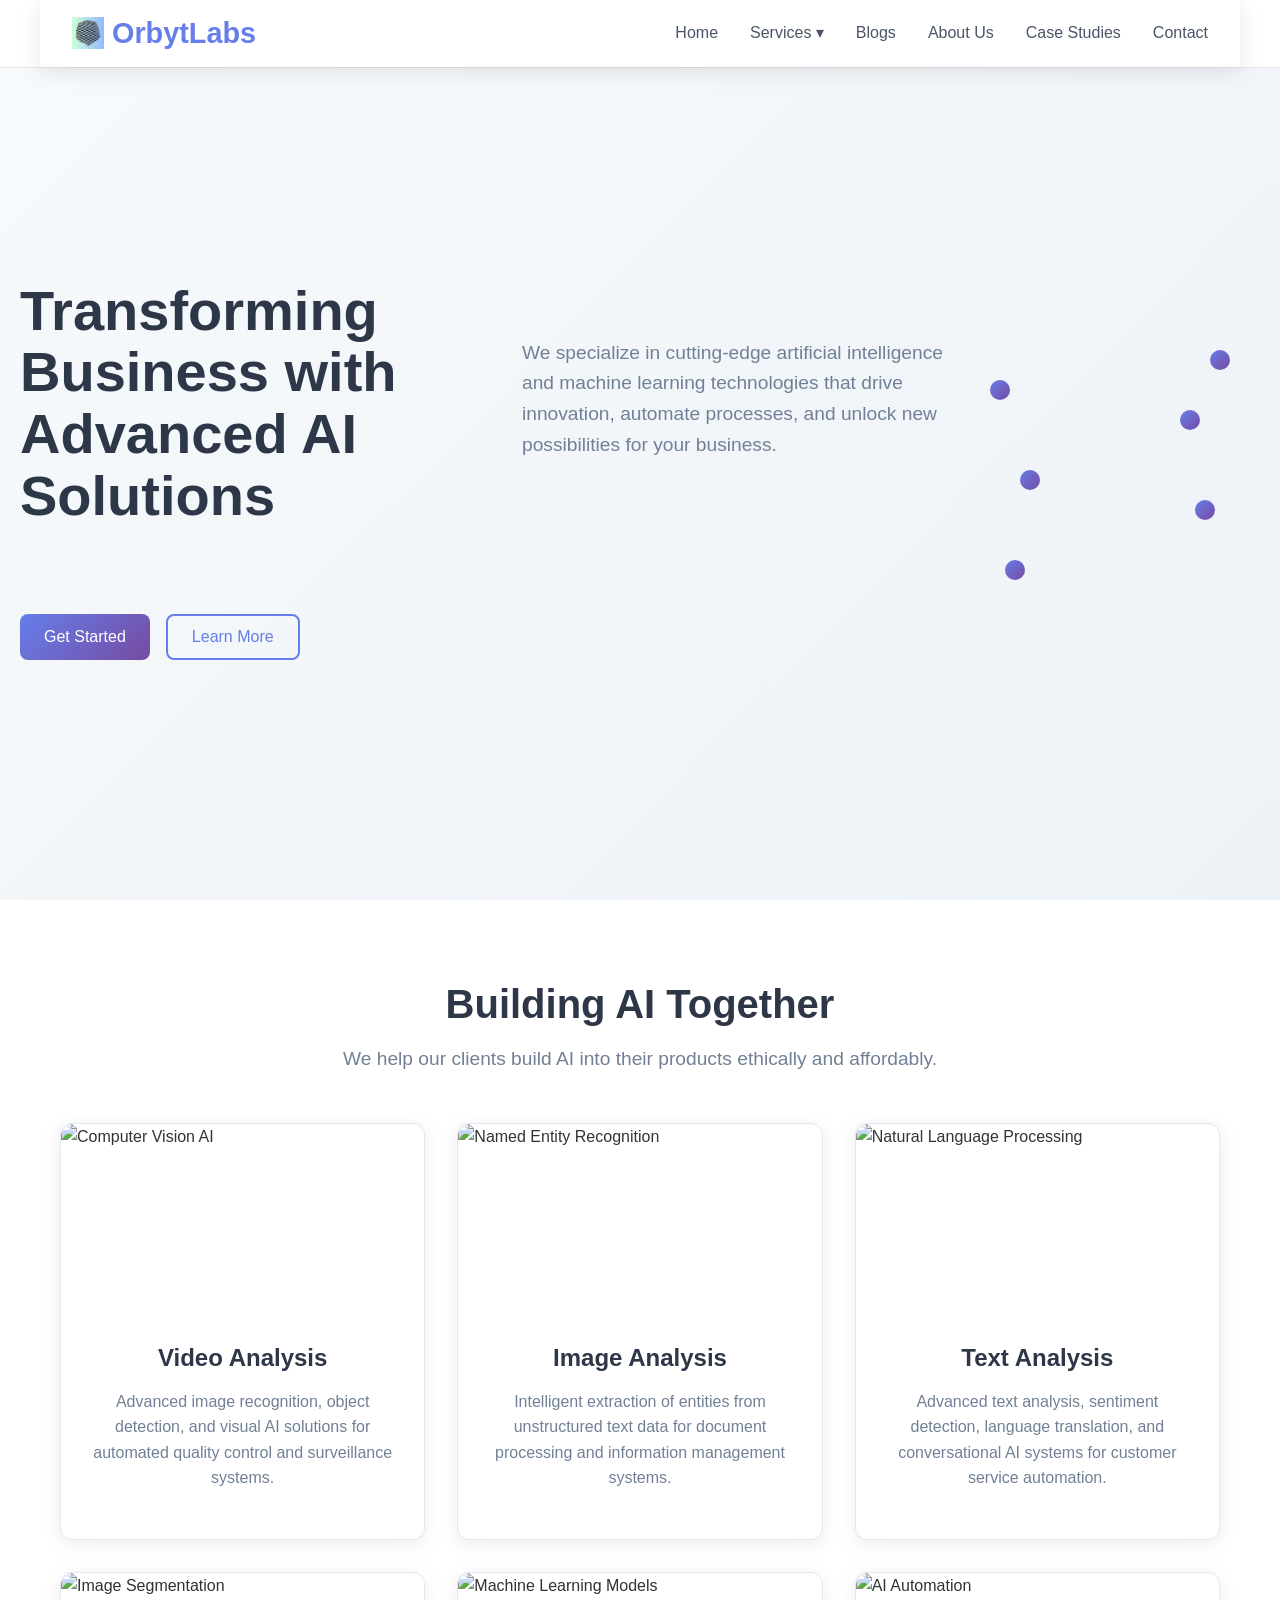
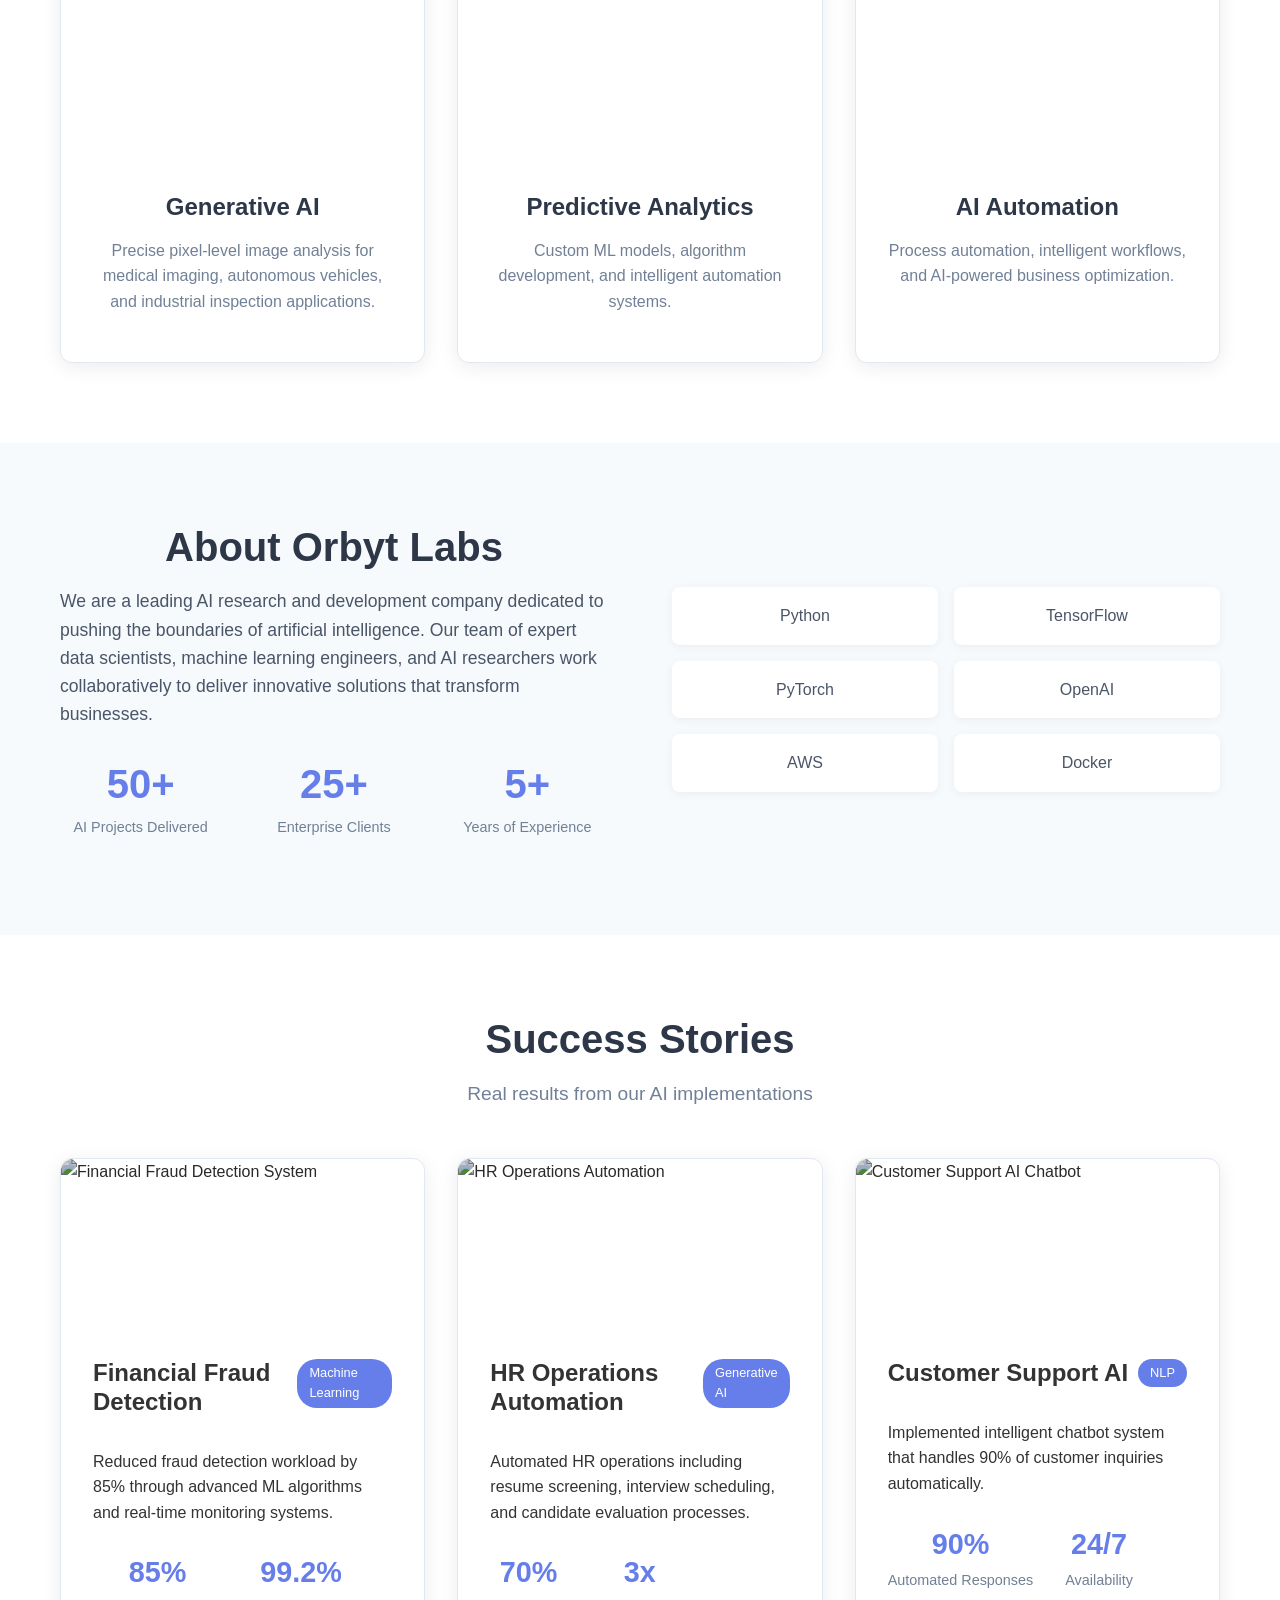
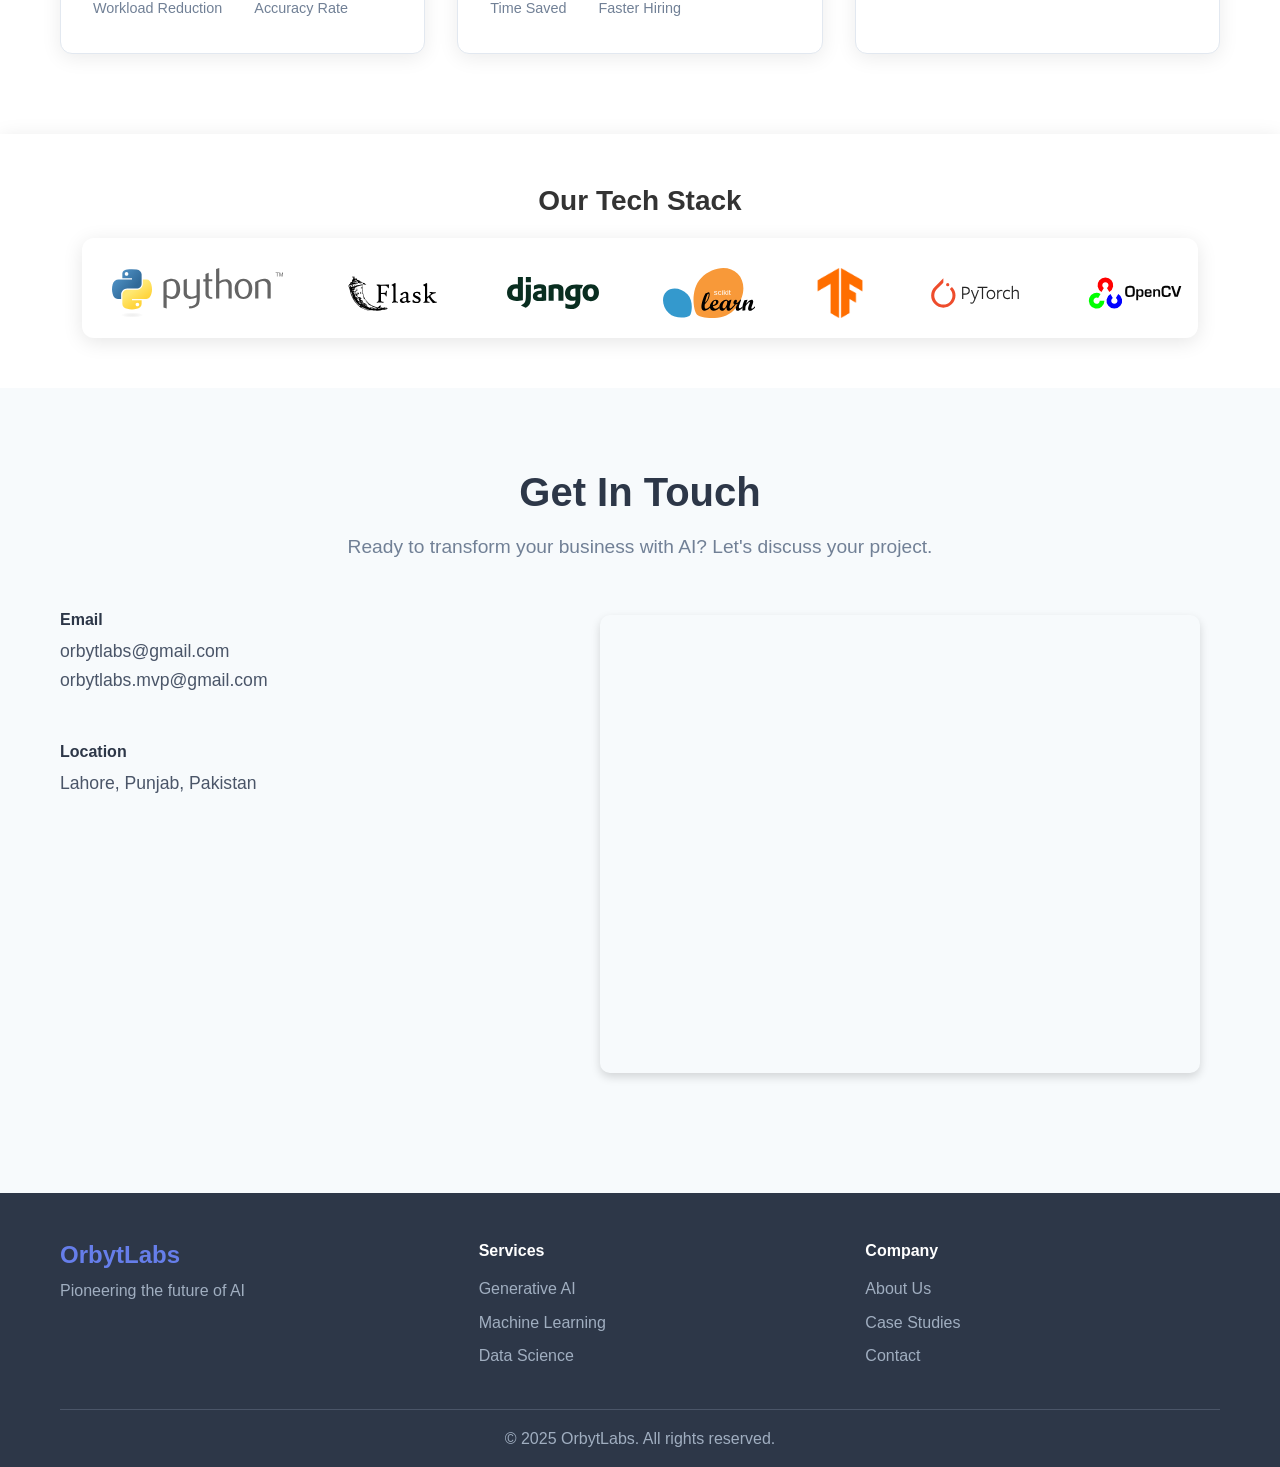
==== index.html @ 457c5493 "update" ====
<!DOCTYPE html>
<html lang="en">
<head>
    <meta charset="UTF-8">
    <meta name="viewport" content="width=device-width, initial-scale=1.0">
    <title>OrbytLabs - AI Solutions</title>
    <link rel="stylesheet" href="styles/main.css">
    <link rel="stylesheet" href="styles/components.css">
    <link rel="stylesheet" href="styles/responsive.css">
    <link rel="stylesheet" href="styles/techstack.css">
    <link rel="stylesheet" href="styles/services.css">
    <script type="text/javascript" src="https://cdn.jsdelivr.net/npm/@emailjs/browser@4/dist/email.min.js"></script>
</head>
<body>
    <!-- Header -->
    <header class="header">
        <nav class="nav">
            <div class="nav-brand">
                <img src="icon/orbytlabs.jpeg" alt="OrbytLabs Logo" class="brand-icon">
                <h2>OrbytLabs</h2>
            </div>
            <ul class="nav-menu" id="nav-menu">
                <li><a href="#home" class="nav-link">Home</a></li>
                <li class="dropdown">
                    <a href="#services" class="nav-link">Services ▾</a>
                <ul class="dropdown-menu">
                    <li>
                        <a href="cv.html" class="dropdown-item">
                            <h4>Video Analysis</h4>
                            <p>Building AI solutions for object detection, tracking, recognition, and 3D vision.</p>
                        </a>
                    </li>
                    <li>
                        <a href="cv.html" class="dropdown-item">
                            <h4>Image Analysis</h4>
                            <p>Building AI solutions for object detection, tracking, recognition, and 3D vision.</p>
                        </a>
                    </li>
                    <li>
                        <a href="cv.html" class="dropdown-item">
                            <h4>Text Analysis</h4>
                            <p>Building AI solutions for object detection, tracking, recognition, and 3D vision.</p>
                        </a>
                    </li>
                    <li>
                        <a href="cv.html" class="dropdown-item">
                            <h4>Generative AI</h4>
                            <p>Building AI solutions for content creation, synthesis, and automation.</p>
                        </a>
                    </li>
                    <li>
                        <a href="cv.html" class="dropdown-item">
                            <h4>Predictive Analytics</h4>
                            <p>Building AI pipelines for forecasting, optimization, and decision support.</p>
                        </a>
                    </li>
                    <li>
                        <a href="cv.html" class="dropdown-item">
                            <h4>AI Automation</h4>
                            <p>Building AI pipelines for forecasting, optimization, and decision support.</p>
                        </a>
                    </li>
                </ul>

                </li>                
                <li><a href="#blogs" class="nav-link">Blogs</a></li>
                <li><a href="#about" class="nav-link">About Us</a></li>
                <li><a href="#case-studies" class="nav-link">Case Studies</a></li>
                <li><a href="#contact" class="nav-link">Contact</a></li>
            </ul>
            <div class="nav-toggle" id="nav-toggle">
                <span></span>
                <span></span>
                <span></span>
            </div>
        </nav>
    </header>

    <!-- Hero Section -->
    <section id="home" class="hero">
        <div class="hero-content">
            <h1 class="hero-title">Transforming Business with Advanced AI Solutions</h1>
            <p class="hero-description">
                We specialize in cutting-edge artificial intelligence and machine learning technologies 
                that drive innovation, automate processes, and unlock new possibilities for your business.
            </p>
            <div class="hero-buttons">
                <button class="btn btn-primary" onclick="scrollToSection('contact')">Get Started</button>
                <button class="btn btn-secondary" onclick="scrollToSection('services')">Learn More</button>
            </div>
        </div>
        <div class="hero-visual">
            <div class="ai-animation">
                <div class="neural-network">
                    <div class="node"></div>
                    <div class="node"></div>
                    <div class="node"></div>
                    <div class="node"></div>
                    <div class="node"></div>
                    <div class="node"></div>
                </div>
            </div>
        </div>
    </section>

    <!-- Services Section -->
    <section id="services" class="services">
        <div class="container">
            <h2 class="section-title">Building AI Together</h2>
            <p class="section-subtitle">We help our clients build AI into their products ethically and affordably.</p>
            <div class="services-grid">
                <div class="service-card">
                    <div class="service-image">
                        <img src="https://images.pexels.com/photos/8386440/pexels-photo-8386440.jpeg?auto=compress&cs=tinysrgb&w=800" alt="Computer Vision AI" loading="lazy">
                    </div>
                    <h3>Video Analysis</h3>
                    <p>Advanced image recognition, object detection, and visual AI solutions for automated quality control and surveillance systems.</p>
                </div>
                <div class="service-card">
                    <div class="service-image">
                        <img src="https://images.pexels.com/photos/8386423/pexels-photo-8386423.jpeg?auto=compress&cs=tinysrgb&w=800" alt="Named Entity Recognition" loading="lazy">
                    </div>
                    <h3>Image Analysis</h3>
                    <p>Intelligent extraction of entities from unstructured text data for document processing and information management systems.</p>
                </div>
                <div class="service-card">
                    <div class="service-image">
                        <img src="https://images.pexels.com/photos/8386434/pexels-photo-8386434.jpeg?auto=compress&cs=tinysrgb&w=800" alt="Natural Language Processing" loading="lazy">
                    </div>
                    <h3>Text Analysis</h3>
                    <p>Advanced text analysis, sentiment detection, language translation, and conversational AI systems for customer service automation.</p>
                </div>
                <div class="service-card">
                    <div class="service-image">
                        <img src="https://images.pexels.com/photos/8386422/pexels-photo-8386422.jpeg?auto=compress&cs=tinysrgb&w=800" alt="Image Segmentation" loading="lazy">
                    </div>
                    <h3>Generative AI</h3>
                    <p>Precise pixel-level image analysis for medical imaging, autonomous vehicles, and industrial inspection applications.</p>
                </div>
                <div class="service-card">
                    <div class="service-image">
                        <img src="https://images.pexels.com/photos/8386421/pexels-photo-8386421.jpeg?auto=compress&cs=tinysrgb&w=800" alt="Machine Learning Models" loading="lazy">
                    </div>
                    <h3>Predictive Analytics</h3>
                    <p>Custom ML models, algorithm development, and intelligent automation systems.</p>
                </div>
                <div class="service-card">
                    <div class="service-image">
                        <img src="https://images.pexels.com/photos/8386425/pexels-photo-8386425.jpeg?auto=compress&cs=tinysrgb&w=800" alt="AI Automation" loading="lazy">
                    </div>
                <!--    <div class="service-icon">⚡</div> -->
                    <h3>AI Automation</h3>
                    <p>Process automation, intelligent workflows, and AI-powered business optimization.</p>
                </div>
            </div>
        </div>
    </section>

    <!-- About Section -->
    <section id="about" class="about">
        <div class="container">
            <div class="about-content">
                <div class="about-text">
                    <h2 class="section-title">About Orbyt Labs</h2>
                    <p class="about-description">
                        We are a leading AI research and development company dedicated to pushing the boundaries 
                        of artificial intelligence. Our team of expert data scientists, machine learning engineers, 
                        and AI researchers work collaboratively to deliver innovative solutions that transform businesses.
                    </p>
                    <div class="about-stats">
                        <div class="stat">
                            <h3>50+</h3>
                            <p>AI Projects Delivered</p>
                        </div>
                        <div class="stat">
                            <h3>25+</h3>
                            <p>Enterprise Clients</p>
                        </div>
                        <div class="stat">
                            <h3>5+</h3>
                            <p>Years of Experience</p>
                        </div>
                    </div>
                </div>
                <div class="about-visual">
                    <div class="tech-stack">
                        <div class="tech-item">Python</div>
                        <div class="tech-item">TensorFlow</div>
                        <div class="tech-item">PyTorch</div>
                        <div class="tech-item">OpenAI</div>
                        <div class="tech-item">AWS</div>
                        <div class="tech-item">Docker</div>
                    </div>
                </div>
            </div>
        </div>
    </section>

    <!-- Case Studies Section -->
    <section id="case-studies" class="case-studies">
        <div class="container">
            <h2 class="section-title">Success Stories</h2>
            <p class="section-subtitle">Real results from our AI implementations</p>
            <div class="case-studies-grid">
                <div class="case-study-card">
                    <div class="case-study-image">
                        <img src="https://images.pexels.com/photos/6801648/pexels-photo-6801648.jpeg?auto=compress&cs=tinysrgb&w=800" alt="Financial Fraud Detection System" loading="lazy">
                    </div>
                    <div class="case-study-header">
                        <h3>Financial Fraud Detection</h3>
                        <span class="case-study-tag">Machine Learning</span>
                    </div>
                    <p>Reduced fraud detection workload by 85% through advanced ML algorithms and real-time monitoring systems.</p>
                    <div class="case-study-metrics">
                        <div class="metric">
                            <span class="metric-value">85%</span>
                            <span class="metric-label">Workload Reduction</span>
                        </div>
                        <div class="metric">
                            <span class="metric-value">99.2%</span>
                            <span class="metric-label">Accuracy Rate</span>
                        </div>
                    </div>
                </div>
                <div class="case-study-card">
                    <div class="case-study-image">
                        <img src="https://images.pexels.com/photos/3184465/pexels-photo-3184465.jpeg?auto=compress&cs=tinysrgb&w=800" alt="HR Operations Automation" loading="lazy">
                    </div>
                    <div class="case-study-header">
                        <h3>HR Operations Automation</h3>
                        <span class="case-study-tag">Generative AI</span>
                    </div>
                    <p>Automated HR operations including resume screening, interview scheduling, and candidate evaluation processes.</p>
                    <div class="case-study-metrics">
                        <div class="metric">
                            <span class="metric-value">70%</span>
                            <span class="metric-label">Time Saved</span>
                        </div>
                        <div class="metric">
                            <span class="metric-value">3x</span>
                            <span class="metric-label">Faster Hiring</span>
                        </div>
                    </div>
                </div>
                <div class="case-study-card">
                    <div class="case-study-image">
                        <img src="https://images.pexels.com/photos/8386440/pexels-photo-8386440.jpeg?auto=compress&cs=tinysrgb&w=800" alt="Customer Support AI Chatbot" loading="lazy">
                    </div>
                    <div class="case-study-header">
                        <h3>Customer Support AI</h3>
                        <span class="case-study-tag">NLP</span>
                    </div>
                    <p>Implemented intelligent chatbot system that handles 90% of customer inquiries automatically.</p>
                    <div class="case-study-metrics">
                        <div class="metric">
                            <span class="metric-value">90%</span>
                            <span class="metric-label">Automated Responses</span>
                        </div>
                        <div class="metric">
                            <span class="metric-value">24/7</span>
                            <span class="metric-label">Availability</span>
                        </div>
                    </div>
                </div>
            </div>
        </div>
    </section>

    <!-- Tech Stack Section Section -->
    <section class="tech-display">
    <h2>Our Tech Stack</h2>
    <div class="display-screen">
        <div class="icons-track">
            <img src="icon/logos/python-official.svg" alt="Python">
            <img src="icon/logos/pocoo_flask-ar21.svg" alt="Flask">
            <img src="icon/logos/djangoproject-ar21.svg" alt="Django">
            <img src="icon/logos/scikit-learn.svg" alt="Scikit-learn">
            <img src="icon/logos/TensorFlow.png" alt="TensorFlow">
            <img src="icon/logos/pytorch-ar21.svg" alt="PyTorch">
            <img src="icon/logos/opencv-ar21.svg" alt="OpenCV">
            <img src="icon/logos/keras-text.svg" alt="Keras">
            <img src="icon/logos/hf-logo.svg" alt="HuggingFace">
        </div>
    </div>
    </section>


    <!-- Contact Section -->
    <section id="contact" class="contact">
        <div class="container">
            <h2 class="section-title">Get In Touch</h2>
            <p class="section-subtitle">Ready to transform your business with AI? Let's discuss your project.</p>
            <div class="contact-content">
                <div class="contact-info">
                    <div class="contact-item">
                        <h4>Email</h4>
                        <p>orbytlabs@gmail.com<br>orbytlabs.mvp@gmail.com</p>
                    </div>
                    <div class="contact-item">
                        <h4>Location</h4>
                        <p>Lahore, Punjab, Pakistan</p>
                    </div>
                </div>
                <section class="map-section">
                <div class="map-container">
                    <iframe src="https://www.google.com/maps/embed?pb=!1m18!1m12!1m3!1d217759.99380853778!2d74.3343893!3d31.482940349999996!2m3!1f0!2f0!3f0!3m2!1i1024!2i768!4f13.1!3m3!1m2!1s0x39190483e58107d9%3A0xc23abe6ccc7e2462!2sLahore!5e0!3m2!1sen!2s!4v1756963397123!5m2!1sen!2s" 
                    width="600" 
                    height="450" 
                    style="border:0;" 
                    allowfullscreen="" 
                    loading="lazy" 
                    referrerpolicy="no-referrer-when-downgrade">
                </iframe>
                </div>
                </section>
            </div>
        </div>
    </section>

    <!-- Footer -->
    <footer class="footer">
        <div class="container">
            <div class="footer-content">
                <div class="footer-brand">
                <!--    <img src="icon/orbytlabs.jpeg" alt="OrbytLabs Logo" class="brand-icon">-->
                    <h3>OrbytLabs</h3>
                    <p>Pioneering the future of AI</p>
                </div>
                <div class="footer-links">
                    <div class="footer-column">
                        <h4>Services</h4>
                        <ul>
                            <li><a href="#services">Generative AI</a></li>
                            <li><a href="#services">Machine Learning</a></li>
                            <li><a href="#services">Data Science</a></li>
                        </ul>
                    </div>
                    <div class="footer-column">
                        <h4>Company</h4>
                        <ul>
                            <li><a href="#about">About Us</a></li>
                            <li><a href="#case-studies">Case Studies</a></li>
                            <li><a href="#contact">Contact</a></li>
                        </ul>
                    </div>
                </div>
            </div>
            <div class="footer-bottom">
                <p>&copy; 2025 OrbytLabs. All rights reserved.</p>
            </div>
        </div>
    </footer>
    <script src="js/main.js"></script>
    <script src="js/techstack.js"></script>

</body>
</html>
---- styles/main.css ----
/* Reset and Base Styles */
* {
    margin: 0;
    padding: 0;
    box-sizing: border-box;
}

html {
    scroll-behavior: smooth;
}

body {
    font-family: 'Inter', -apple-system, BlinkMacSystemFont, 'Segoe UI', Roboto, sans-serif;
    line-height: 1.6;
    color: #333;
    background-color: #ffffff;
}

.container {
    max-width: 1200px;
    margin: 0 auto;
    padding: 0 20px;
}

/* Typography */
h1, h2, h3, h4, h5, h6 {
    font-weight: 600;
    line-height: 1.2;
    margin-bottom: 1rem;
}

h1 {
    font-size: 3.5rem;
    font-weight: 700;
}

h2 {
    font-size: 2.5rem;
}

h3 {
    font-size: 1.5rem;
}

p {
    margin-bottom: 1rem;
    line-height: 1.6;
}

/* Buttons */
.btn {
    display: inline-block;
    padding: 12px 24px;
    border: none;
    border-radius: 8px;
    font-size: 1rem;
    font-weight: 500;
    text-decoration: none;
    cursor: pointer;
    transition: all 0.3s ease;
    text-align: center;
}

.btn-primary {
    background: linear-gradient(135deg, #667eea 0%, #764ba2 100%);
    color: white;
}

.btn-primary:hover {
    transform: translateY(-2px);
    box-shadow: 0 10px 25px rgba(102, 126, 234, 0.3);
}

.btn-secondary {
    background: transparent;
    color: #667eea;
    border: 2px solid #667eea;
}

.btn-secondary:hover {
    background: #667eea;
    color: white;
    transform: translateY(-2px);
}

/* Sections */
section {
    padding: 80px 0;
}

.section-title {
    text-align: center;
    margin-bottom: 1rem;
    color: #2d3748;
}

.section-subtitle {
    text-align: center;
    font-size: 1.2rem;
    color: #718096;
    margin-bottom: 3rem;
    max-width: 600px;
    margin-left: auto;
    margin-right: auto;
}

/* Animations */
@keyframes fadeInUp {
    from {
        opacity: 0;
        transform: translateY(30px);
    }
    to {
        opacity: 1;
        transform: translateY(0);
    }
}

@keyframes pulse {
    0%, 100% {
        transform: scale(1);
        opacity: 1;
    }
    50% {
        transform: scale(1.1);
        opacity: 0.7;
    }
}

@keyframes float {
    0%, 100% {
        transform: translateY(0px);
    }
    50% {
        transform: translateY(-10px);
    }
}

/* Utility Classes */
.fade-in {
    animation: fadeInUp 0.8s ease-out;
}

.text-center {
    text-align: center;
}

.mb-2 {
    margin-bottom: 2rem;
}

.mt-2 {
    margin-top: 2rem;
}
---- styles/components.css ----
/* Header Styles */
.header {
    position: fixed;
    top: 0;
    left: 0;
    right: 0;
    background: rgba(255, 255, 255, 0.95);
    backdrop-filter: blur(10px);
    z-index: 1000;
    border-bottom: 1px solid rgba(0, 0, 0, 0.1);
    transition: all 0.3s ease;
}

.nav {
    display: flex;
    justify-content: space-between;
    align-items: center;
    padding: 1rem 2rem;
    max-width: 1200px;
    margin: 0 auto;
    box-shadow: 0 4px 20px rgba(0, 0, 0, 0.1);

}

.nav-brand h2 {
    color: #667eea;
    margin: 0;
    font-size: 1.8rem;
    font-weight: 700;
}

.nav-menu {
    display: flex;
    list-style: none;
    gap: 2rem;
}

.nav-link {
    text-decoration: none;
    color: #4a5568;
    font-weight: 500;
    transition: color 0.3s ease;
    position: relative;
}

.nav-link:hover {
    color: #667eea;
}

.nav-link::after {
    content: '';
    position: absolute;
    bottom: -5px;
    left: 0;
    width: 0;
    height: 2px;
    background: #667eea;
    transition: width 0.3s ease;
}

.nav-link:hover::after {
    width: 100%;
}

.nav-toggle {
    display: none;
    flex-direction: column;
    cursor: pointer;
    gap: 4px;
}

.nav-toggle span {
    width: 25px;
    height: 3px;
    background: #4a5568;
    transition: all 0.3s ease;
}

.nav-brand {
  display: flex;
  align-items: center;
  gap: 8px; /* space between icon and text */
}
.nav-brand img.brand-icon {
  width: 32px;  /* adjust size */
  height: 32px;
}

/* Each item box */
.dropdown-item {
  padding: 10px;
  height: 100px;      /* fixed height */
  width: 300px;       /* fixed width */
  border-bottom: 1px solid #eee;
}

.dropdown-panel {
  position: absolute;
  top: 100%;
  left: 0;
  width: 320px;
  background: #fff;
  border: 1px solid #ddd;
  display: none;
  flex-direction: column;
  box-shadow: 0px 4px 12px rgba(0,0,0,0.1);
  z-index: 1000;
}


/* Hero Styles */
.hero {
    min-height: 100vh;
    display: flex;
    align-items: center;
    background: linear-gradient(135deg, #f7fafc 0%, #edf2f7 100%);
    padding: 120px 20px 80px;
}

.hero-content {
    max-width: 1200px;
    margin: 0 auto;
    display: grid;
    grid-template-columns: 1fr 1fr;
    gap: 4rem;
    align-items: center;
}

.hero-title {
    color: #2d3748;
    margin-bottom: 1.5rem;
    line-height: 1.1;
}

.hero-description {
    font-size: 1.2rem;
    color: #718096;
    margin-bottom: 2rem;
    line-height: 1.6;
}

.hero-buttons {
    display: flex;
    gap: 1rem;
    flex-wrap: wrap;
}

.hero-visual {
    display: flex;
    justify-content: center;
    align-items: center;
}

.ai-animation {
    width: 300px;
    height: 300px;
    position: relative;
}

.neural-network {
    width: 100%;
    height: 100%;
    position: relative;
}

.node {
    width: 20px;
    height: 20px;
    background: linear-gradient(135deg, #667eea, #764ba2);
    border-radius: 50%;
    position: absolute;
    animation: pulse 2s infinite;
}

.node:nth-child(1) {
    top: 20%;
    left: 10%;
    animation-delay: 0s;
}

.node:nth-child(2) {
    top: 50%;
    left: 20%;
    animation-delay: 0.3s;
}

.node:nth-child(3) {
    top: 80%;
    left: 15%;
    animation-delay: 0.6s;
}

.node:nth-child(4) {
    top: 30%;
    right: 20%;
    animation-delay: 0.9s;
}

.node:nth-child(5) {
    top: 60%;
    right: 15%;
    animation-delay: 1.2s;
}

.node:nth-child(6) {
    top: 10%;
    right: 10%;
    animation-delay: 1.5s;
}

/* Services Styles */
.services {
    background: #ffffff;
}

.services-grid {
    display: grid;
    grid-template-columns: repeat(auto-fit, minmax(300px, 1fr));
    gap: 2rem;
    margin-top: 3rem;
}

.service-card {
    background: white;
    padding: 2rem;
    border-radius: 12px;
    box-shadow: 0 4px 20px rgba(0, 0, 0, 0.08);
    transition: all 0.3s ease;
    border: 1px solid #e2e8f0;
    overflow: hidden;
    position: relative;
}

.service-card:hover {
    transform: translateY(-5px);
    box-shadow: 0 10px 40px rgba(0, 0, 0, 0.15);
}

.service-image {
    position: absolute;
    top: 0;
    left: 0;
    right: 0;
    height: 200px;
    overflow: hidden;
    border-radius: 12px 12px 0 0;
}

.service-image img {
    width: 100%;
    height: 100%;
    object-fit: cover;
    transition: transform 0.3s ease;
}

.service-card:hover .service-image img {
    transform: scale(1.05);
}

.service-card {
    padding-top: 220px;
}

.service-icon {
    font-size: 3rem;
    margin-bottom: 1rem;
    text-align: center;
    position: relative;
    z-index: 2;
}

.service-card h3 {
    color: #2d3748;
    margin-bottom: 1rem;
    text-align: center;
    position: relative;
    z-index: 2;
}

.service-card p {
    color: #718096;
    text-align: center;
    line-height: 1.6;
    position: relative;
    z-index: 2;
}

/* About Styles */
.about {
    background: #f7fafc;
}

.about-content {
    display: grid;
    grid-template-columns: 1fr 1fr;
    gap: 4rem;
    align-items: center;
}

.about-description {
    font-size: 1.1rem;
    color: #4a5568;
    margin-bottom: 2rem;
}

.about-stats {
    display: grid;
    grid-template-columns: repeat(3, 1fr);
    gap: 2rem;
}

.stat {
    text-align: center;
}

.stat h3 {
    font-size: 2.5rem;
    color: #667eea;
    margin-bottom: 0.5rem;
}

.stat p {
    color: #718096;
    font-size: 0.9rem;
}

.tech-stack {
    display: grid;
    grid-template-columns: repeat(2, 1fr);
    gap: 1rem;
}

.tech-item {
    background: white;
    padding: 1rem;
    border-radius: 8px;
    text-align: center;
    font-weight: 500;
    color: #4a5568;
    box-shadow: 0 2px 10px rgba(0, 0, 0, 0.05);
    transition: all 0.3s ease;
}

.tech-item:hover {
    transform: translateY(-2px);
    box-shadow: 0 4px 20px rgba(0, 0, 0, 0.1);
    color: #667eea;
}

/* Case Studies Styles */
.case-studies {
    background: #ffffff;
}

.case-studies-grid {
    display: grid;
    grid-template-columns: repeat(auto-fit, minmax(350px, 1fr));
    gap: 2rem;
    margin-top: 3rem;
}

.case-study-card {
    background: white;
    padding: 2rem;
    border-radius: 12px;
    box-shadow: 0 4px 20px rgba(0, 0, 0, 0.08);
    border: 1px solid #e2e8f0;
    transition: all 0.3s ease;
    overflow: hidden;
    position: relative;
}

.case-study-card:hover {
    transform: translateY(-5px);
    box-shadow: 0 10px 40px rgba(0, 0, 0, 0.15);
}

.case-study-image {
    position: absolute;
    top: 0;
    left: 0;
    right: 0;
    height: 180px;
    overflow: hidden;
    border-radius: 12px 12px 0 0;
}

.case-study-image img {
    width: 100%;
    height: 100%;
    object-fit: cover;
    transition: transform 0.3s ease;
    filter: brightness(0.8);
}

.case-study-card:hover .case-study-image img {
    transform: scale(1.05);
    filter: brightness(0.9);
}

.case-study-card {
    padding-top: 200px;
}

.case-study-header {
    display: flex;
    justify-content: space-between;
    align-items: flex-start;
    margin-bottom: 1rem;
    position: relative;
    z-index: 2;
}

.case-study-card h3 {
    position: relative;
    z-index: 2;
}

.case-study-card p {
    position: relative;
    z-index: 2;
}

.case-study-tag {
    background: #667eea;
    color: white;
    padding: 0.25rem 0.75rem;
    border-radius: 20px;
    font-size: 0.8rem;
    font-weight: 500;
    position: relative;
    z-index: 2;
}

.case-study-metrics {
    display: flex;
    gap: 2rem;
    margin-top: 1.5rem;
    position: relative;
    z-index: 2;
}

.metric {
    text-align: center;
}

.metric-value {
    display: block;
    font-size: 1.8rem;
    font-weight: 700;
    color: #667eea;
}

.metric-label {
    font-size: 0.9rem;
    color: #718096;
}

/* Contact Styles */
.contact {
    background: #f7fafc;
}

.contact-content {
    display: grid;
    grid-template-columns: 1fr 1fr;
    gap: 4rem;
    margin-top: 3rem;
}

.contact-info {
    display: flex;
    flex-direction: column;
    gap: 2rem;
}

.contact-item h4 {
    color: #2d3748;
    margin-bottom: 0.5rem;
}

.contact-item p {
    color: #4a5568;
    font-size: 1.1rem;
}

.contact-form {
    background: white;
    padding: 2rem;
    border-radius: 12px;
    box-shadow: 0 4px 20px rgba(0, 0, 0, 0.08);
    position: relative;
}

.form-group {
    margin-bottom: 1.5rem;
}

.form-group input,
.form-group textarea {
    width: 100%;
    padding: 12px 16px;
    border: 2px solid #e2e8f0;
    border-radius: 8px;
    font-size: 1rem;
    transition: border-color 0.3s ease;
    font-family: inherit;
}

.form-group input:focus,
.form-group textarea:focus {
    outline: none;
    border-color: #667eea;
}

.form-group textarea {
    resize: vertical;
    min-height: 120px;
}

.form-status {
    padding: 1rem;
    border-radius: 8px;
    margin-bottom: 1rem;
    text-align: center;
    font-weight: 500;
    display: none;
}

.form-status.success {
    background: #f0fff4;
    color: #38a169;
    border: 1px solid #9ae6b4;
    display: block;
}

.form-status.error {
    background: #fed7d7;
    color: #e53e3e;
    border: 1px solid #feb2b2;
    display: block;
}

.form-status.loading {
    background: #ebf8ff;
    color: #3182ce;
    border: 1px solid #90cdf4;
    display: block;
}

.btn-loading {
    display: inline-flex;
    align-items: center;
    gap: 0.5rem;
}

.btn-loading::after {
    content: '';
    width: 16px;
    height: 16px;
    border: 2px solid transparent;
    border-top: 2px solid currentColor;
    border-radius: 50%;
    animation: spin 1s linear infinite;
}

@keyframes spin {
    to {
        transform: rotate(360deg);
    }
}

/* Footer Styles */
.footer {
    background: #2d3748;
    color: white;
    padding: 3rem 0 1rem;
}

.footer-content {
    display: grid;
    grid-template-columns: 1fr 2fr;
    gap: 3rem;
    margin-bottom: 2rem;
}

.footer-brand h3 {
    color: #667eea;
    margin-bottom: 0.5rem;
}

.footer-brand p {
    color: #a0aec0;
}

.footer-links {
    display: grid;
    grid-template-columns: repeat(2, 1fr);
    gap: 2rem;
}

.footer-column h4 {
    color: white;
    margin-bottom: 1rem;
}

.footer-column ul {
    list-style: none;
}

.footer-column ul li {
    margin-bottom: 0.5rem;
}

.footer-column ul li a {
    color: #a0aec0;
    text-decoration: none;
    transition: color 0.3s ease;
}

.footer-column ul li a:hover {
    color: #667eea;
}

.footer-bottom {
    border-top: 1px solid #4a5568;
    padding-top: 1rem;
    text-align: center;
}

.footer-bottom p {
    color: #a0aec0;
    margin: 0;
}

.map-section {
  margin-top: -35px;  /* moves the map up */
  padding: 40px 20px;
  text-align: center;
}

.map-container {
  max-width: 1000px;
  margin: 0 auto;
  border-radius: 10px;
  overflow: hidden;
  box-shadow: 0 4px 10px rgba(0,0,0,0.15);
}
---- styles/responsive.css ----
/* Mobile Navigation */
@media (max-width: 768px) {
    .nav-toggle {
        display: flex;
    }

    .nav-menu {
        position: fixed;
        top: 70px;
        left: -100%;
        width: 100%;
        height: calc(100vh - 70px);
        background: white;
        flex-direction: column;
        justify-content: flex-start;
        align-items: center;
        padding-top: 2rem;
        transition: left 0.3s ease;
        box-shadow: 0 4px 20px rgba(0, 0, 0, 0.1);
    }

    .nav-menu.active {
        left: 0;
    }

    .nav-menu li {
        margin: 1rem 0;
    }

    .nav-link {
        font-size: 1.2rem;
    }
}

/* Hero Responsive */
@media (max-width: 768px) {
    .hero {
        padding: 100px 20px 60px;
    }

    .hero-content {
        grid-template-columns: 1fr;
        gap: 2rem;
        text-align: center;
    }

    .hero-title {
        font-size: 2.5rem;
    }

    .hero-buttons {
        justify-content: center;
    }

    .ai-animation {
        width: 200px;
        height: 200px;
    }
}

/* Services Responsive */
@media (max-width: 768px) {
    .services-grid {
        grid-template-columns: 1fr;
        gap: 1.5rem;
    }

    .service-card {
        padding: 1.5rem;
    }
}

/* About Responsive */
@media (max-width: 768px) {
    .about-content {
        grid-template-columns: 1fr;
        gap: 2rem;
    }

    .about-stats {
        grid-template-columns: 1fr;
        gap: 1.5rem;
    }

    .tech-stack {
        grid-template-columns: 1fr;
    }
}

/* Case Studies Responsive */
@media (max-width: 768px) {
    .case-studies-grid {
        grid-template-columns: 1fr;
        gap: 1.5rem;
    }

    .case-study-header {
        flex-direction: column;
        align-items: flex-start;
        gap: 0.5rem;
    }

    .case-study-metrics {
        justify-content: space-around;
    }
}

/* Contact Responsive */
@media (max-width: 768px) {
    .contact-content {
        grid-template-columns: 1fr;
        gap: 2rem;
    }

    .contact-info {
        order: 2;
    }

    .contact-form {
        order: 1;
    }
}

/* Footer Responsive */
@media (max-width: 768px) {
    .footer-content {
        grid-template-columns: 1fr;
        gap: 2rem;
        text-align: center;
    }

    .footer-links {
        grid-template-columns: 1fr;
        gap: 1.5rem;
    }
}

/* Tablet Styles */
@media (max-width: 1024px) and (min-width: 769px) {
    .hero-title {
        font-size: 3rem;
    }

    .services-grid {
        grid-template-columns: repeat(2, 1fr);
    }

    .case-studies-grid {
        grid-template-columns: repeat(2, 1fr);
    }
}

/* Large Screen Optimizations */
@media (min-width: 1400px) {
    .container {
        max-width: 1400px;
    }

    .hero-title {
        font-size: 4rem;
    }

    .services-grid {
        grid-template-columns: repeat(3, 1fr);
    }
}
---- styles/techstack.css ----
.tech-display {
  text-align: center;
  padding: 50px 20px;
  background: white;
  box-shadow: 0 4px 20px rgba(0, 0, 0, 0.1);

}

.tech-display h2 {
  font-size: 28px;
  margin-bottom: 20px;
}

/* The screen (rectangle box) */
.display-screen {
  width: 90%;
  max-width: 1400px;
  height: 100px; /* low height, wide box */
  margin: 0 auto;
  border-radius: 12px;
  overflow: hidden;
  position: relative;
  background: white;
  box-shadow: 0 4px 20px rgba(0, 0, 0, 0.1);
}

/* Track that moves icons left → right */
.icons-track {
  display: flex;
  align-items: center;
  gap: 0px;
  animation: scrollIcons 5s linear infinite;
}

/* Icons */
.icons-track img {
  height: 50px; /* stretch icons to fit display */
  width: 50px;
  margin: 30px;   
  width: auto;
  flex-shrink: 0;  /* prevent squishing */
}

/* Animation for continuous scroll */
@keyframes scrollIcons {
  from {
    transform: translateX(0);
  }
  to {
    transform: translateX(-50%); /* adjust to loop icons */
  }
}
---- styles/services.css ----
/* Dropdown menu */
.dropdown-menu {
  opacity: 0;
  visibility: hidden;
  transform: translateY(10px);
  transition: opacity 0.3s ease, transform 0.3s ease;
  position: absolute;
  top: 100%;
  left: 50%;
  transform: translateX(-50%) translateY(10px);
  display: grid;
  grid-template-columns: repeat(3, 1fr);
  gap: 15px;
  padding: 15px;
  border-radius: 6px;
  min-width: 300px;
  max-width: 90vw;
  z-index: 1000;
}

/* Show dropdown when hovering parent */
.dropdown:hover .dropdown-menu {
  opacity: 1;
  visibility: visible;
  transform: translateX(-50%) translateY(0);
  transition-delay: 0s; /* show immediately */
}

/* Keep menu visible for 5s after mouse leaves */
.dropdown-menu {
  transition: opacity 0.3s ease 5s, transform 0.3s ease 5s;
}


/* Each dropdown item */
.dropdown-menu li {
  list-style: none;
}

.dropdown-item {
  position: center;
  display: block;
  background: #444;
  padding: 12px;
  border-radius: 6px;
  text-decoration: none;
  color: white;
  transition: background 0.3s, transform 0.2s;

}

.dropdown-item h4 {
  margin: 0 0 5px;
  font-size: 15px;
  color: #f39c12;
}

.dropdown-item p {
  margin: 0;
  font-size: 14px;
  line-height: 1.0;
  color: #ddd;
}

.dropdown-item:hover {
  background: #555;
  transform: translateY(-3px);
}

/* Show dropdown on hover */
.dropdown:hover .dropdown-menu,
.dropdown .dropdown-menu:hover {
  display: grid;
}
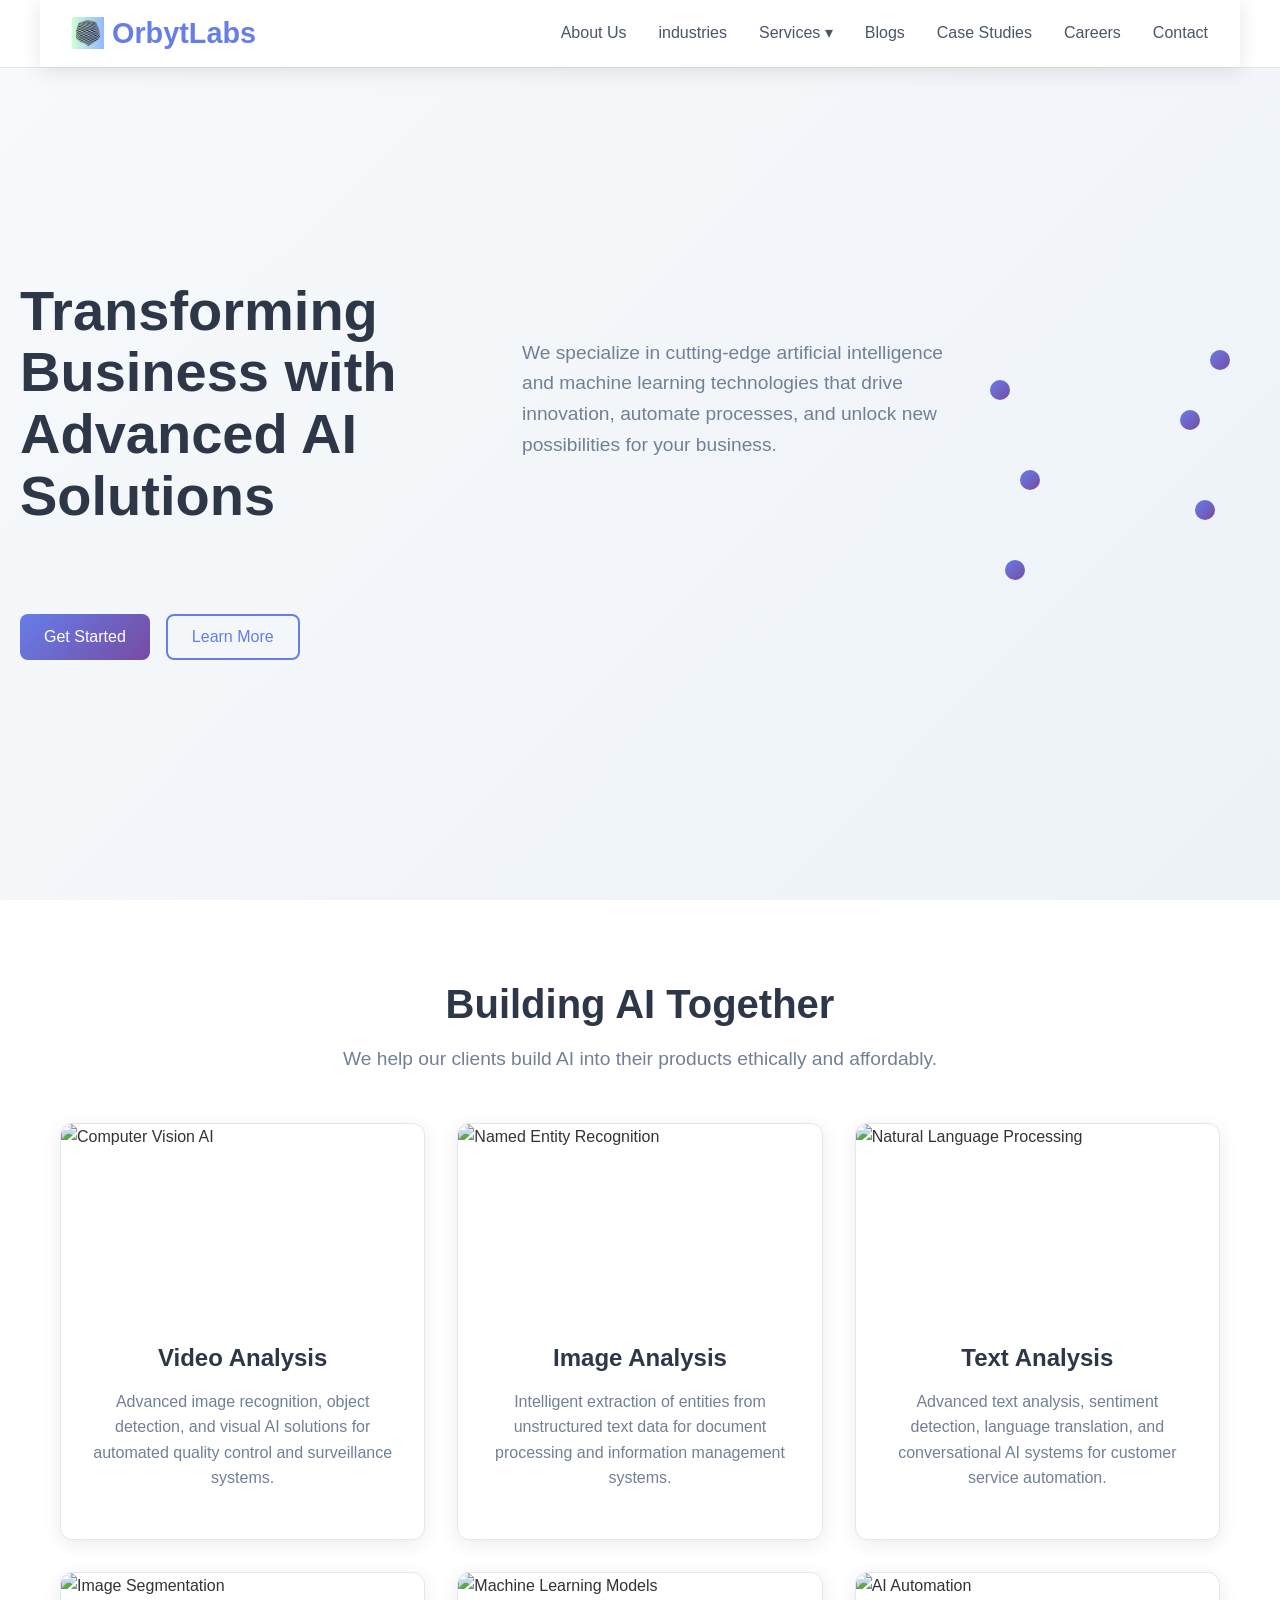
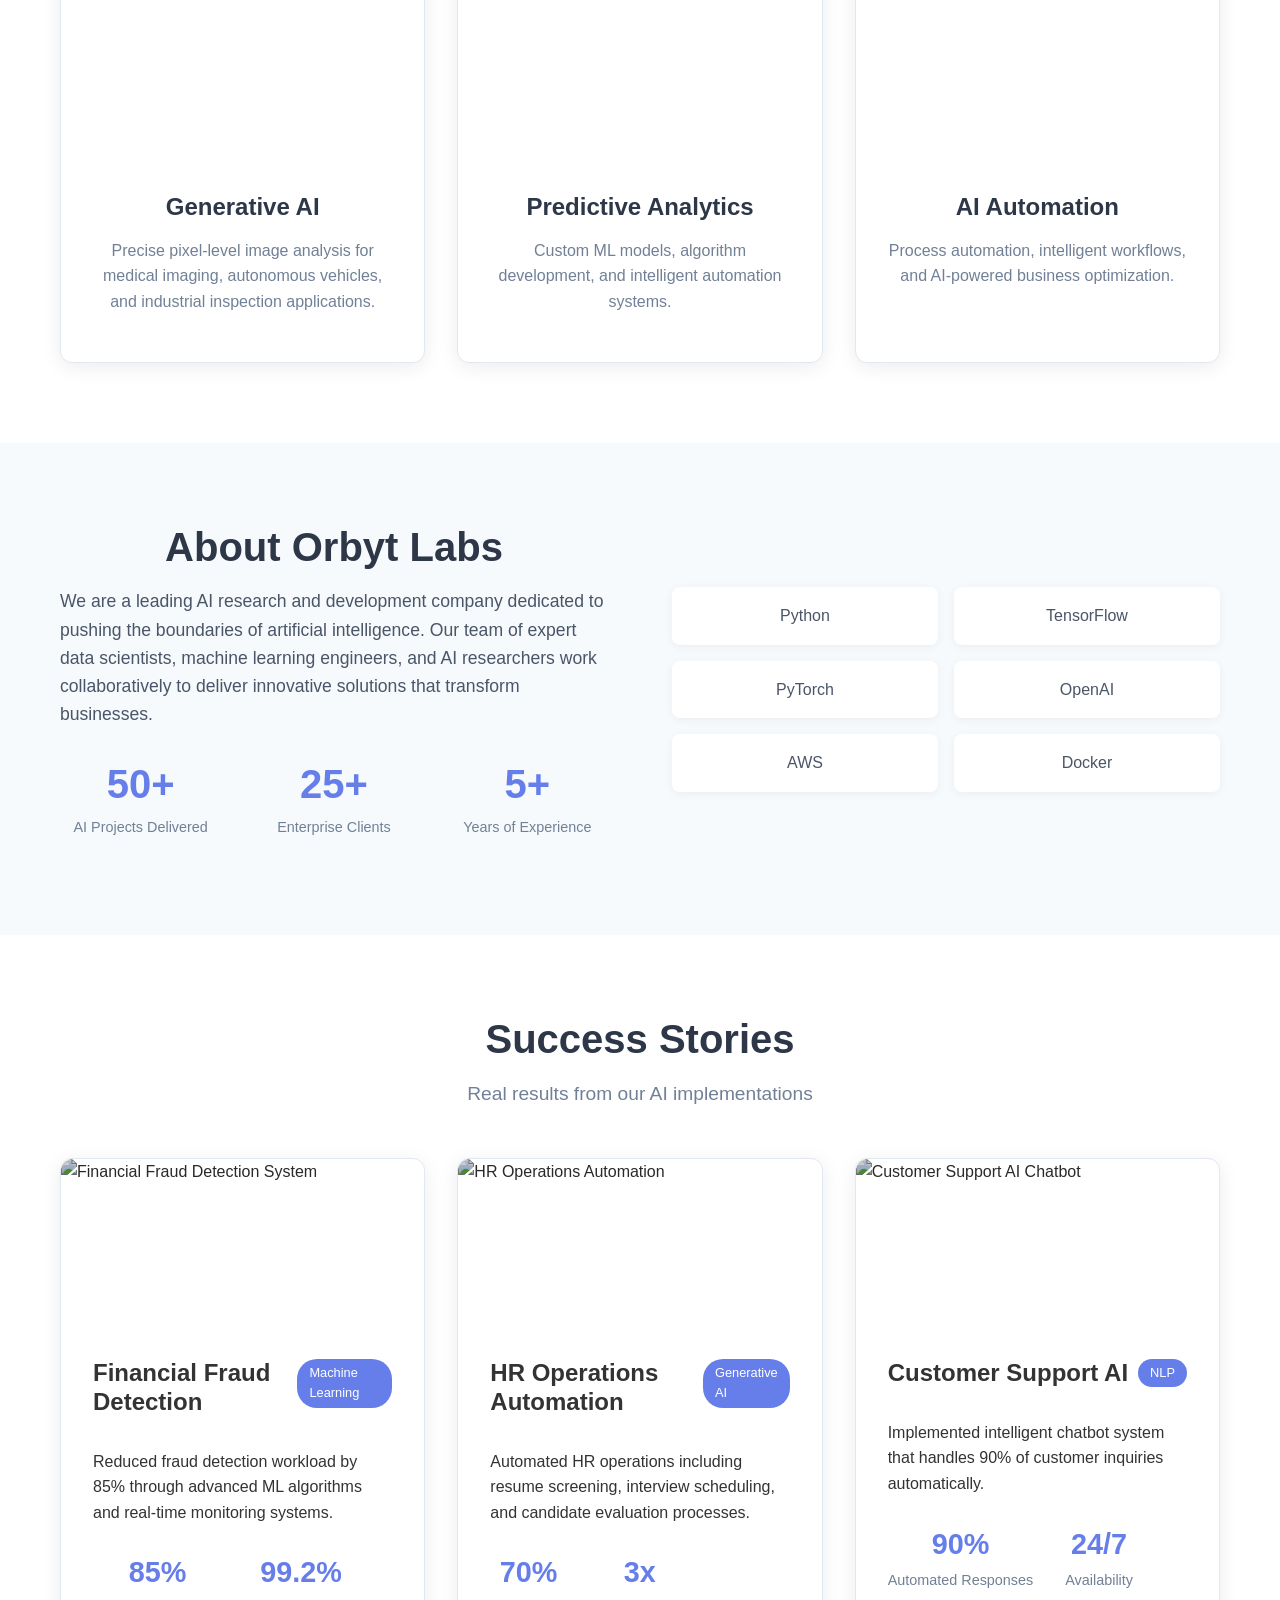
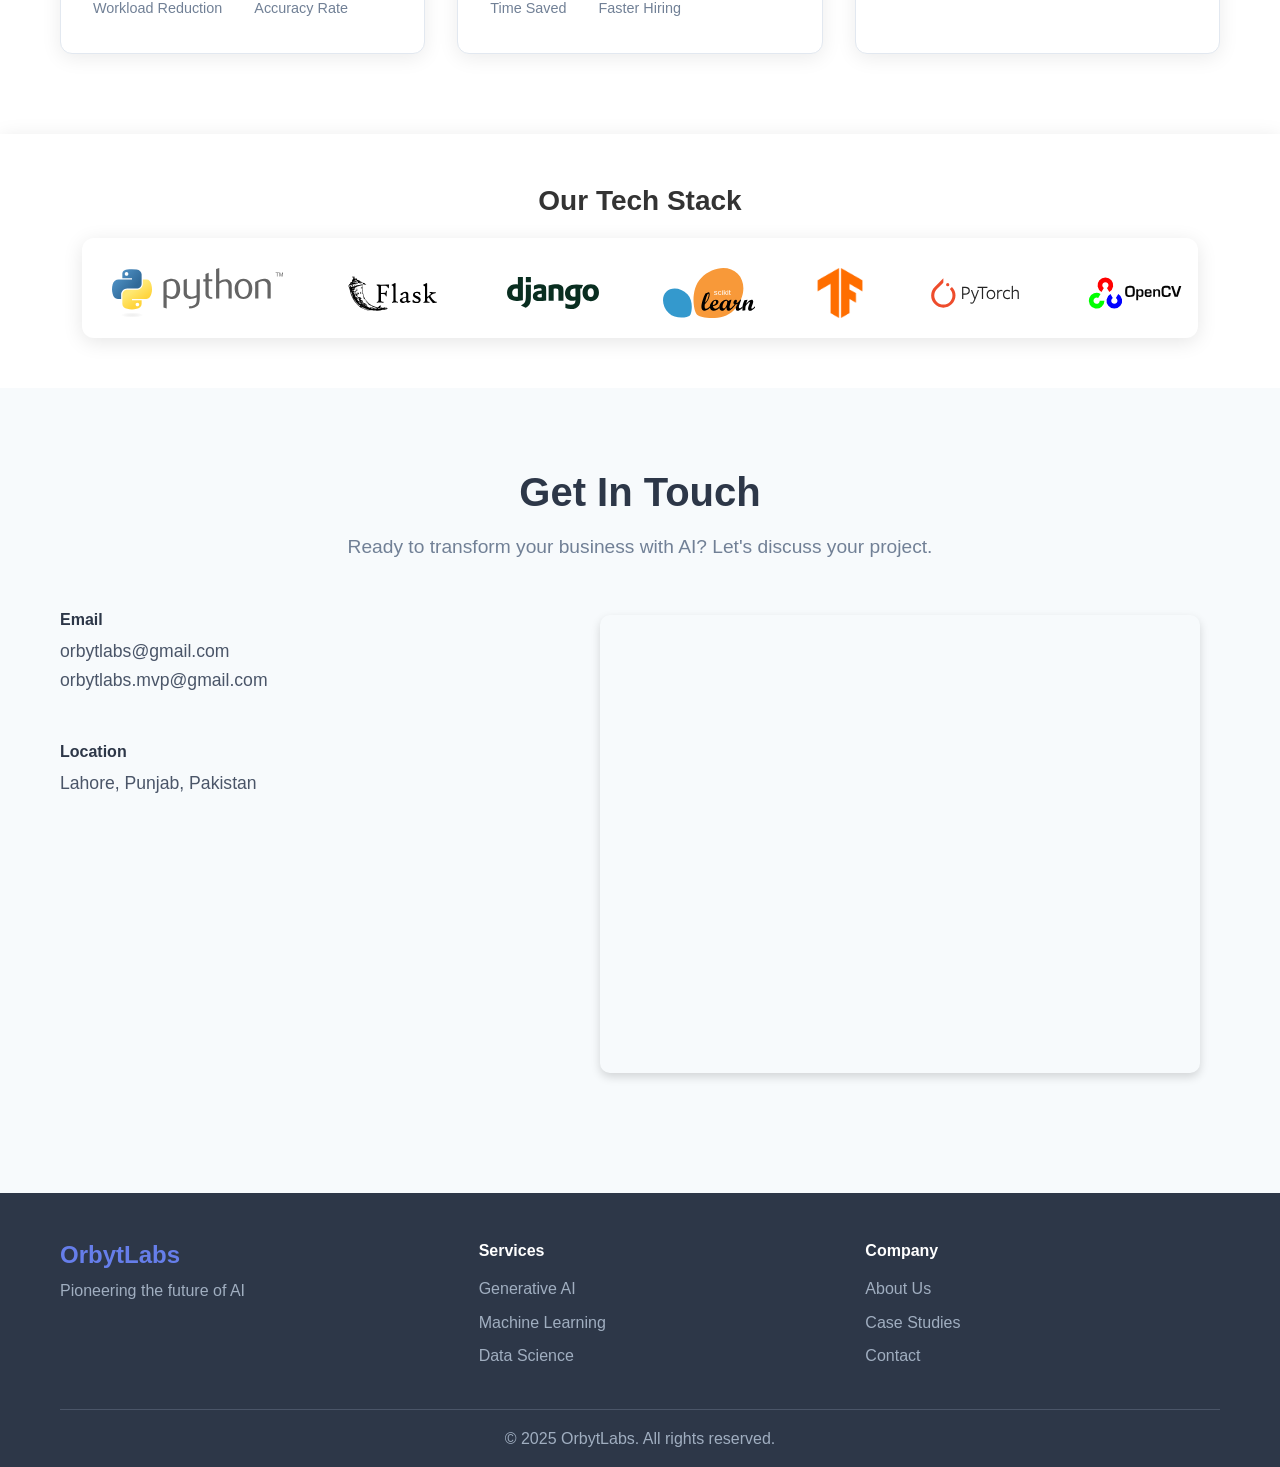
==== commit 5b015790: "Update index.html" ====
--- a/index.html
+++ b/index.html
@@ -20,7 +20,8 @@
                 <h2>OrbytLabs</h2>
             </div>
             <ul class="nav-menu" id="nav-menu">
-                <li><a href="#home" class="nav-link">Home</a></li>
+                <li><a href="#about" class="nav-link">About Us</a></li>
+                <li><a href="#industries" class="nav-link">industries</a></li>
                 <li class="dropdown">
                     <a href="#services" class="nav-link">Services ▾</a>
                 <ul class="dropdown-menu">
@@ -64,9 +65,10 @@
 
                 </li>                
                 <li><a href="#blogs" class="nav-link">Blogs</a></li>
-                <li><a href="#about" class="nav-link">About Us</a></li>
                 <li><a href="#case-studies" class="nav-link">Case Studies</a></li>
+                <li><a href="#careers" class="nav-link">Careers</a></li>
                 <li><a href="#contact" class="nav-link">Contact</a></li>
+
             </ul>
             <div class="nav-toggle" id="nav-toggle">
                 <span></span>
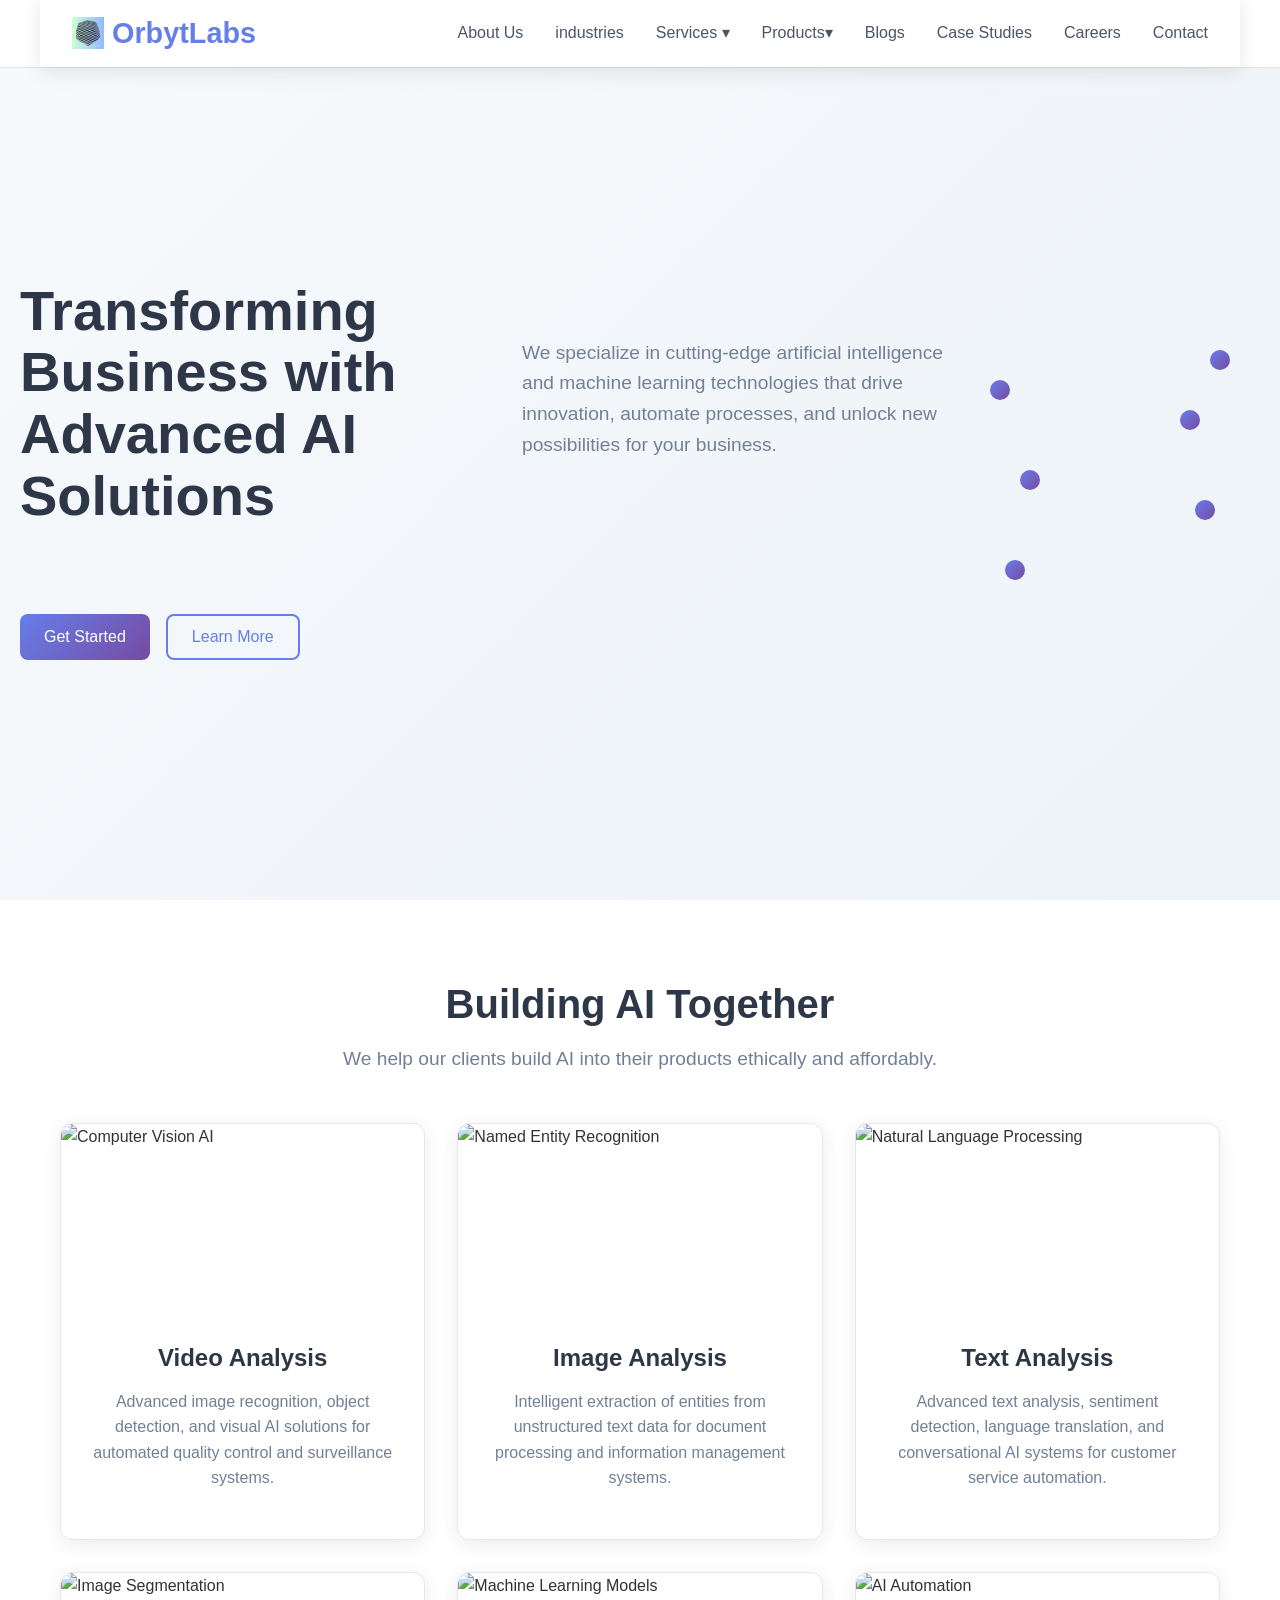
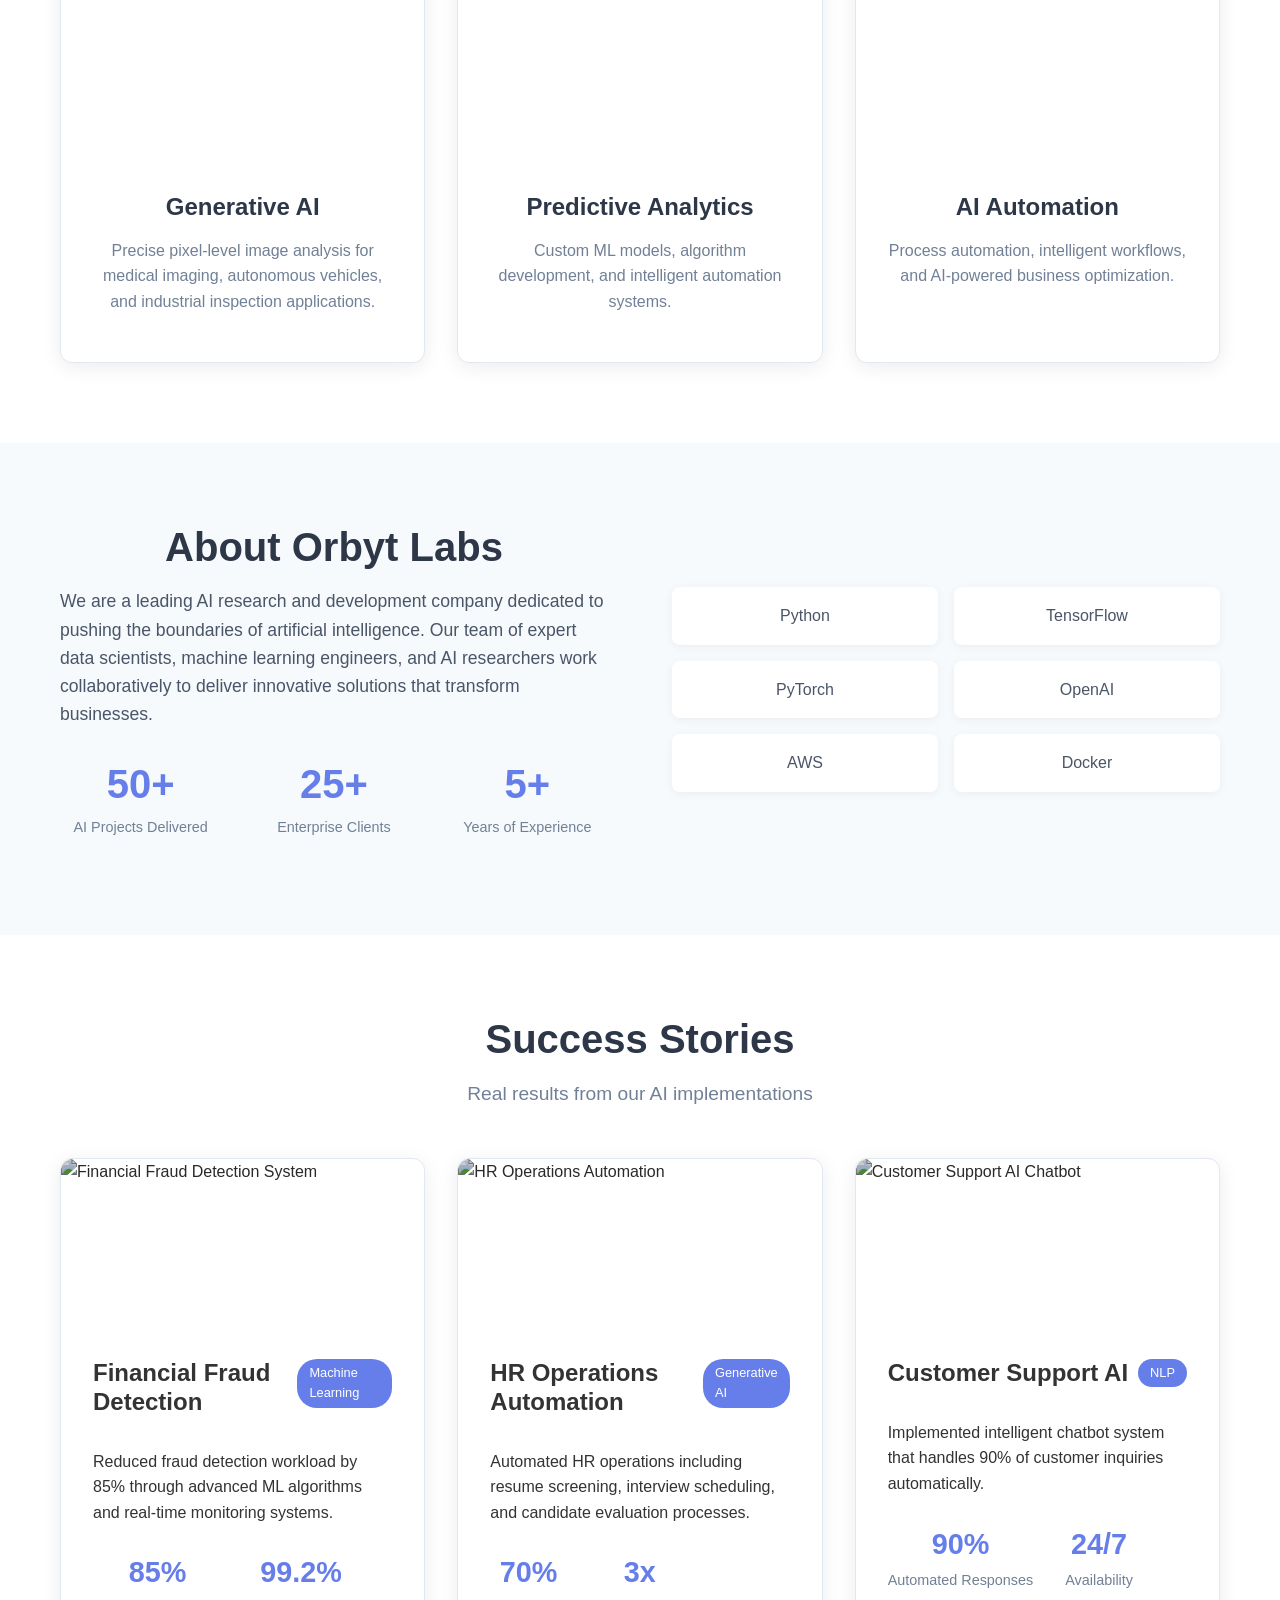
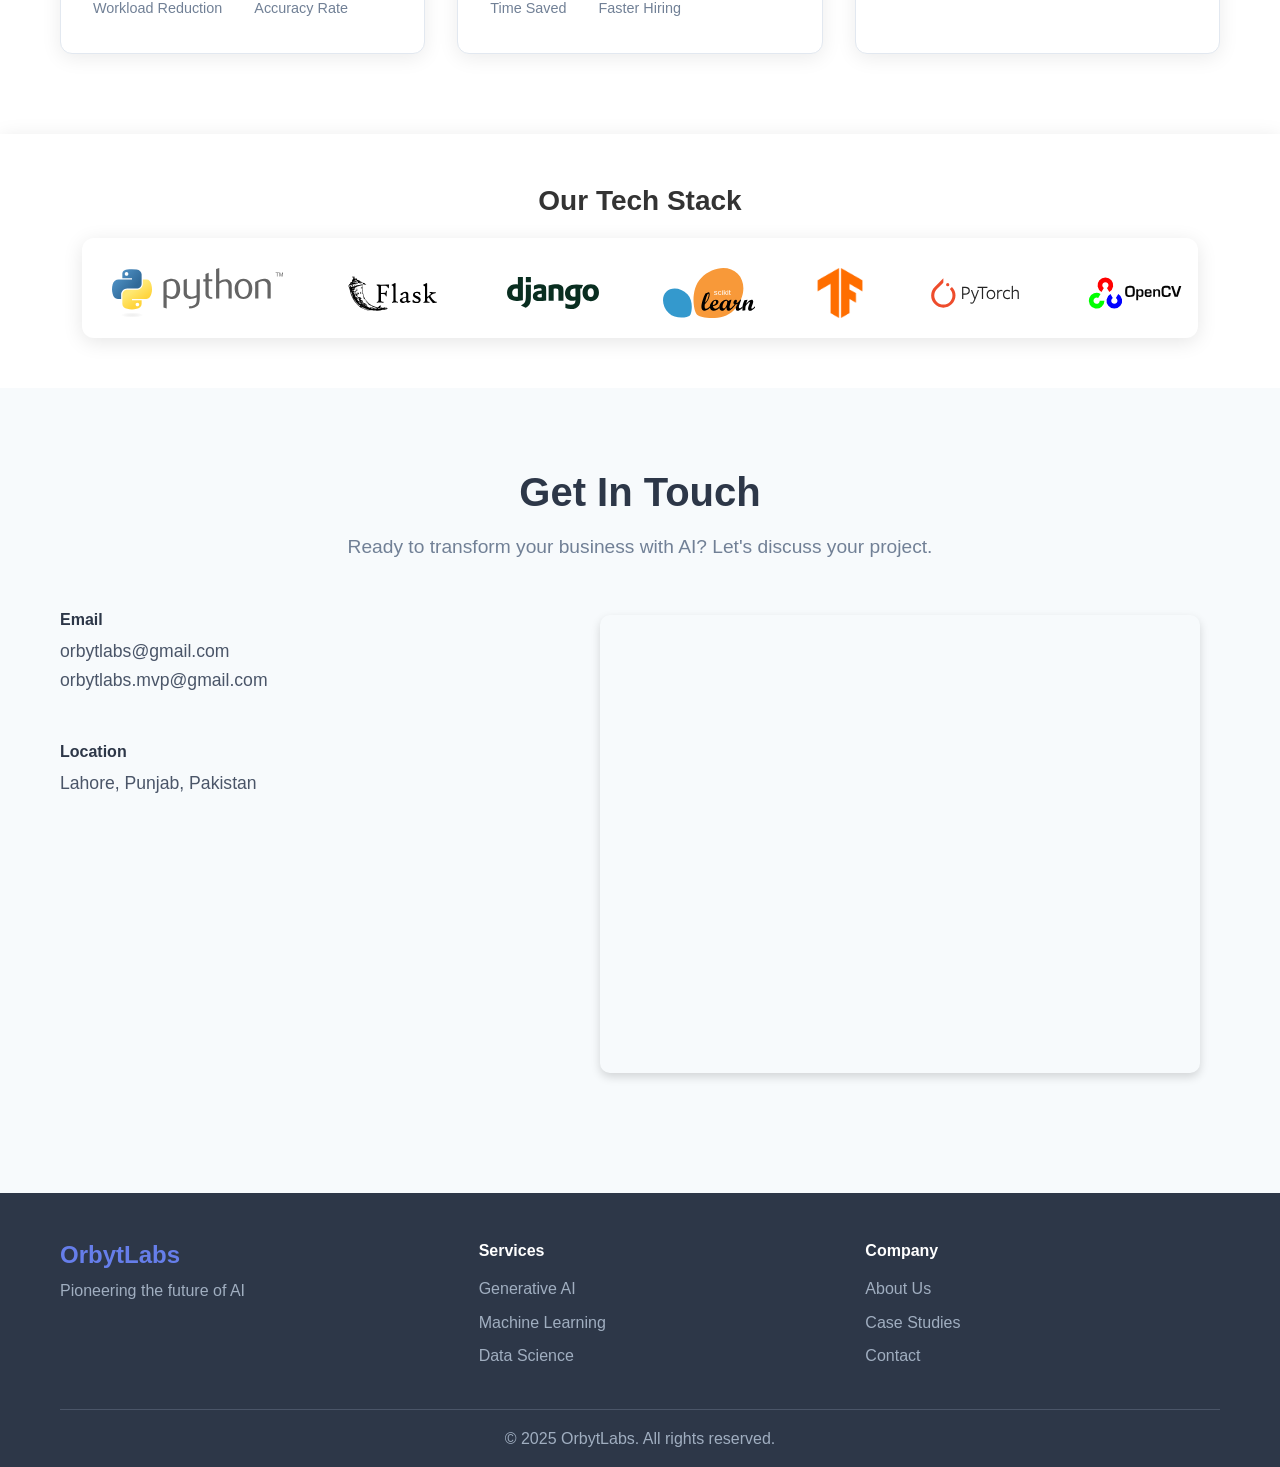
==== commit ba1a93e7: "Update index.html" ====
--- a/index.html
+++ b/index.html
@@ -62,8 +62,18 @@
                         </a>
                     </li>
                 </ul>
-
-                </li>                
+                </li>   
+                <li class="dropdown">
+                    <a href="#products" class="nav-link">Products▾</a>
+                <ul class="dropdown-menu">
+                    <li>
+                        <a href="" class="dropdown-item">
+                            <h4>Coming Soon</h4>
+                        </a>
+                    </li>
+                </ul>
+
+                </li> 
                 <li><a href="#blogs" class="nav-link">Blogs</a></li>
                 <li><a href="#case-studies" class="nav-link">Case Studies</a></li>
                 <li><a href="#careers" class="nav-link">Careers</a></li>
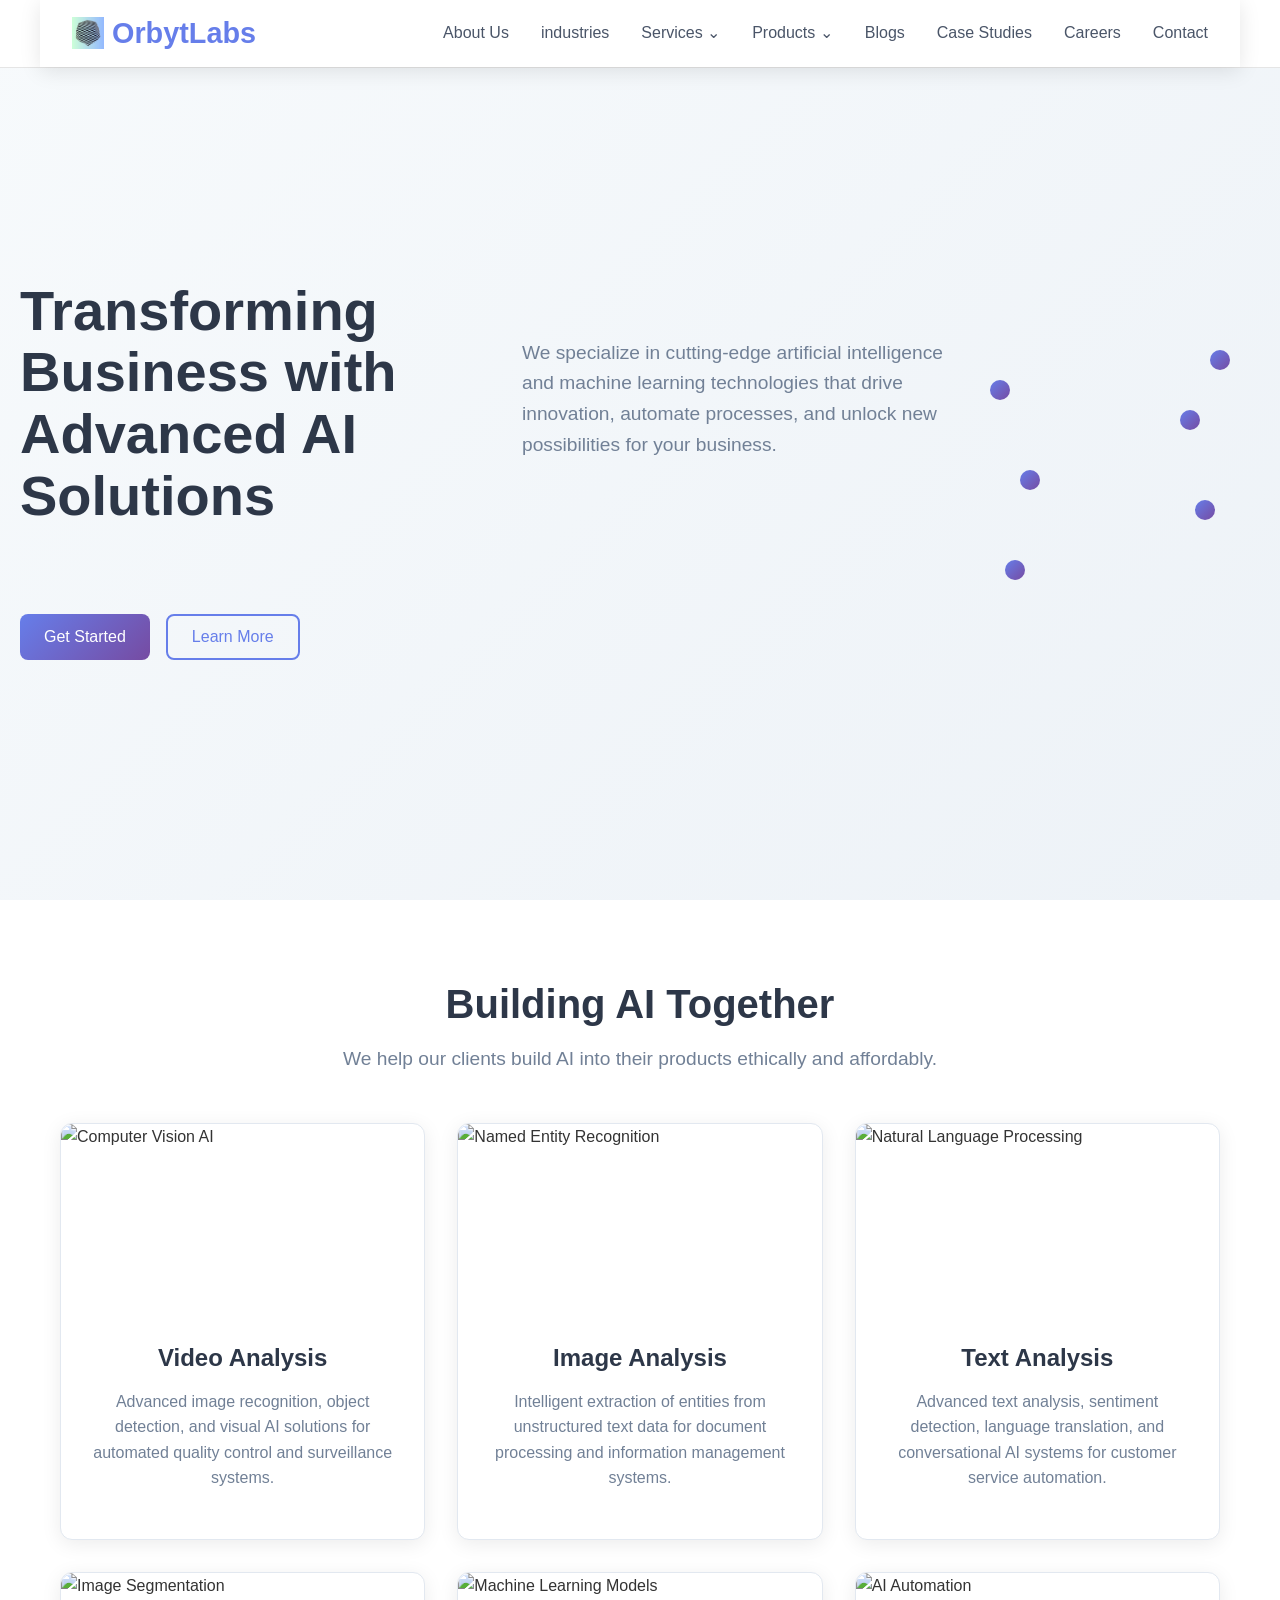
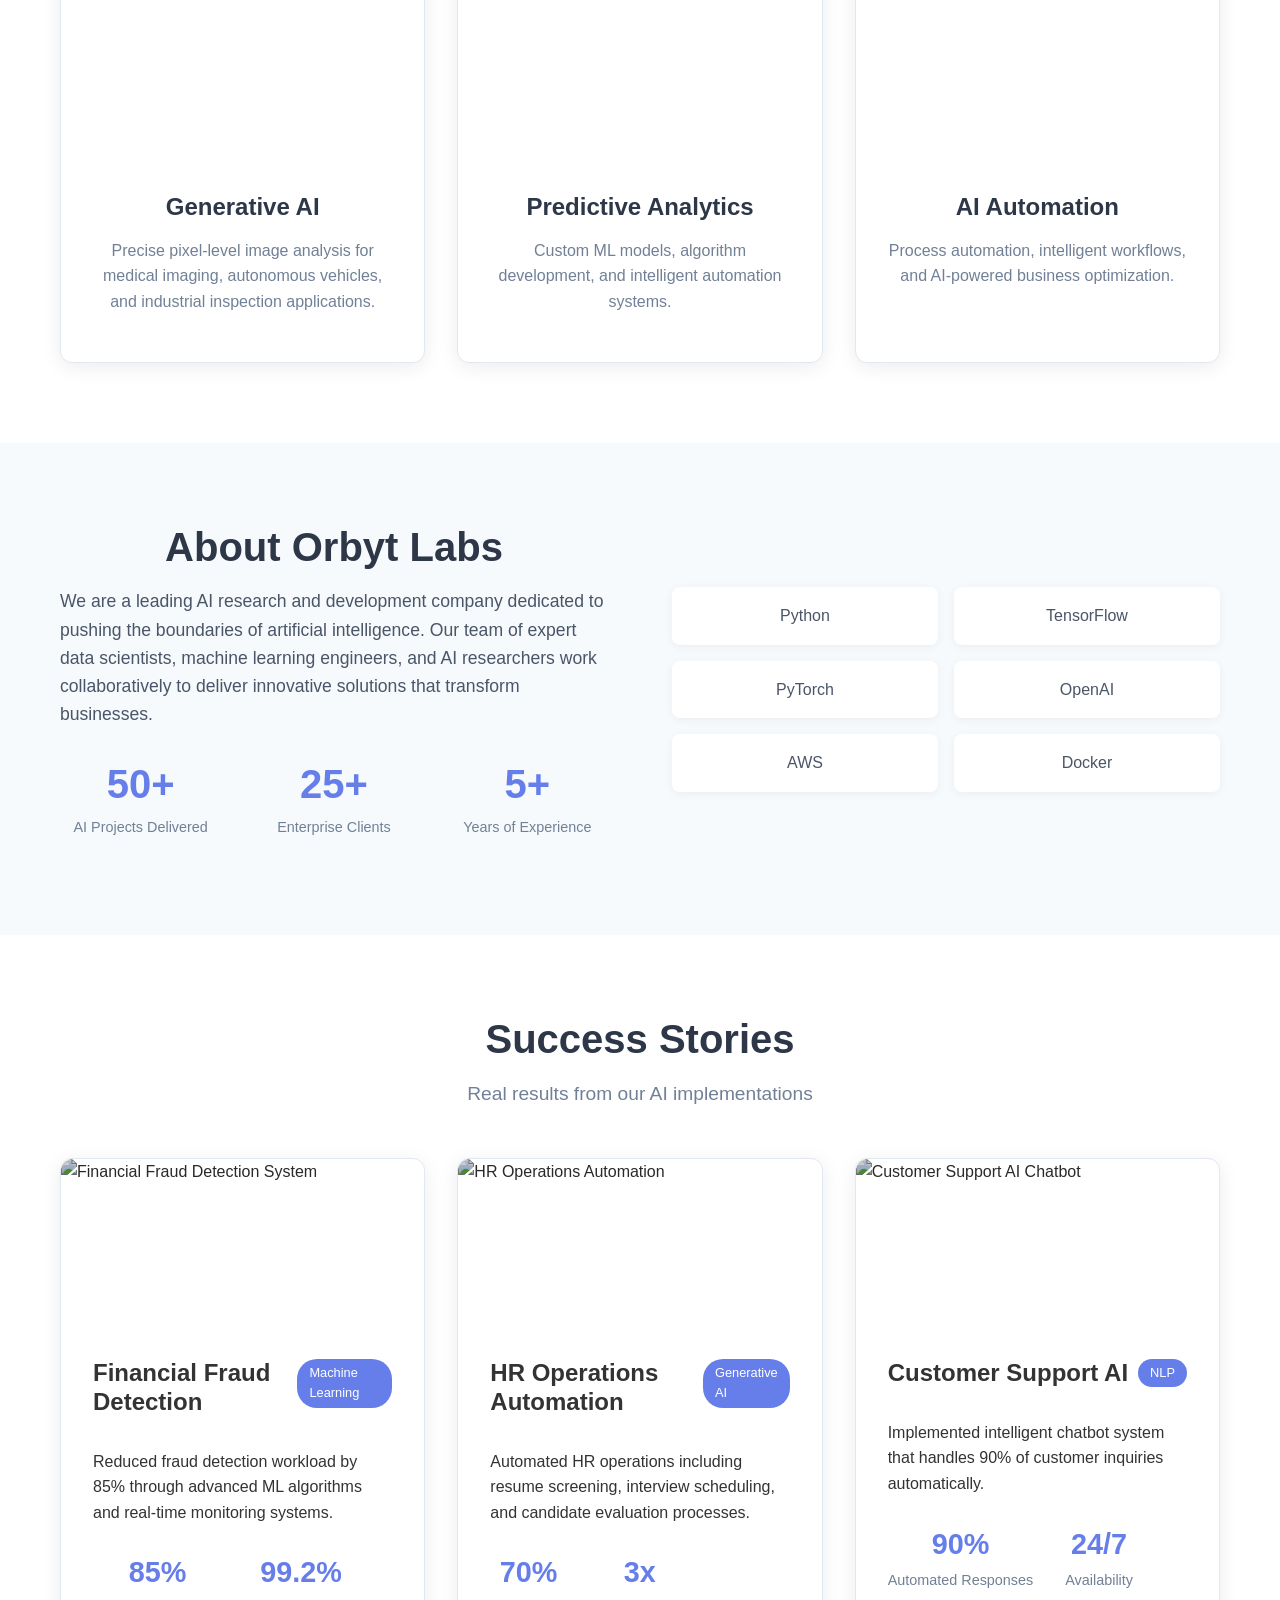
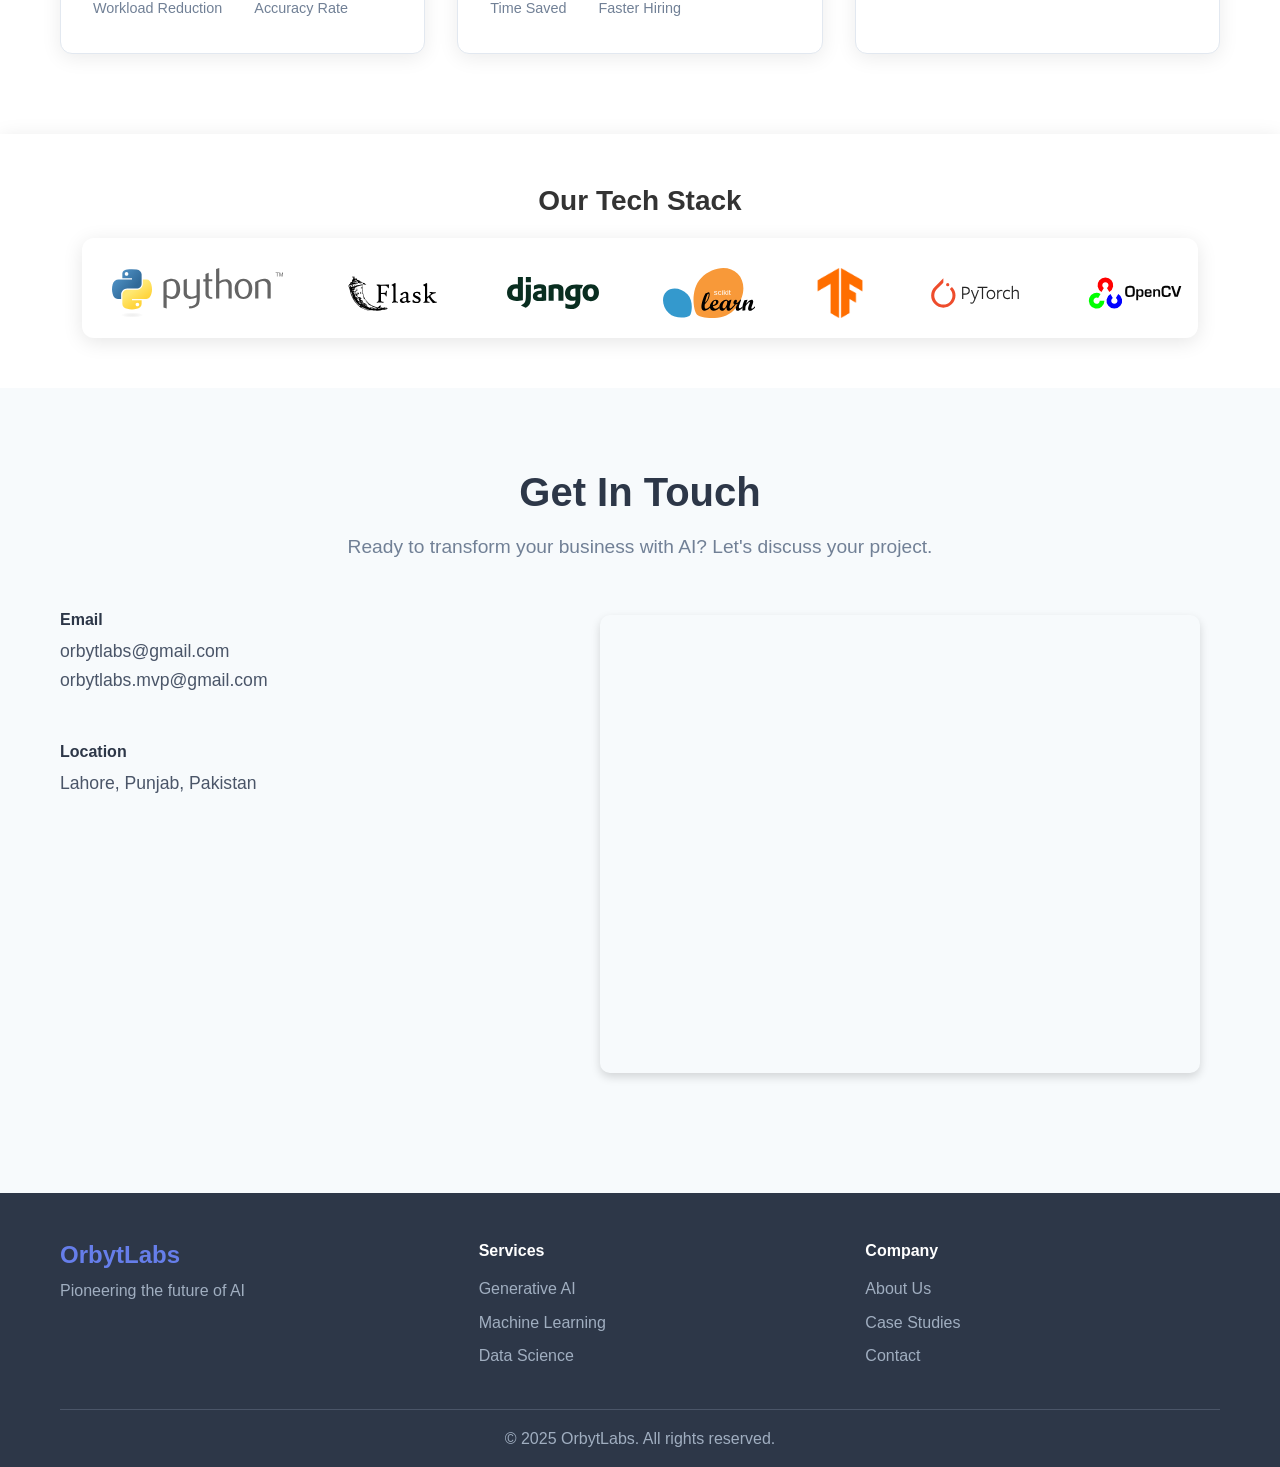
==== commit 31b42a0d: "Update index.html" ====
--- a/index.html
+++ b/index.html
@@ -23,7 +23,7 @@
                 <li><a href="#about" class="nav-link">About Us</a></li>
                 <li><a href="#industries" class="nav-link">industries</a></li>
                 <li class="dropdown">
-                    <a href="#services" class="nav-link">Services ▾</a>
+                    <a href="#services" class="nav-link">Services ⌄</a>
                 <ul class="dropdown-menu">
                     <li>
                         <a href="cv.html" class="dropdown-item">
@@ -64,7 +64,7 @@
                 </ul>
                 </li>   
                 <li class="dropdown">
-                    <a href="#products" class="nav-link">Products▾</a>
+                    <a href="#products" class="nav-link">Products ⌄</a>
                 <ul class="dropdown-menu">
                     <li>
                         <a href="" class="dropdown-item">
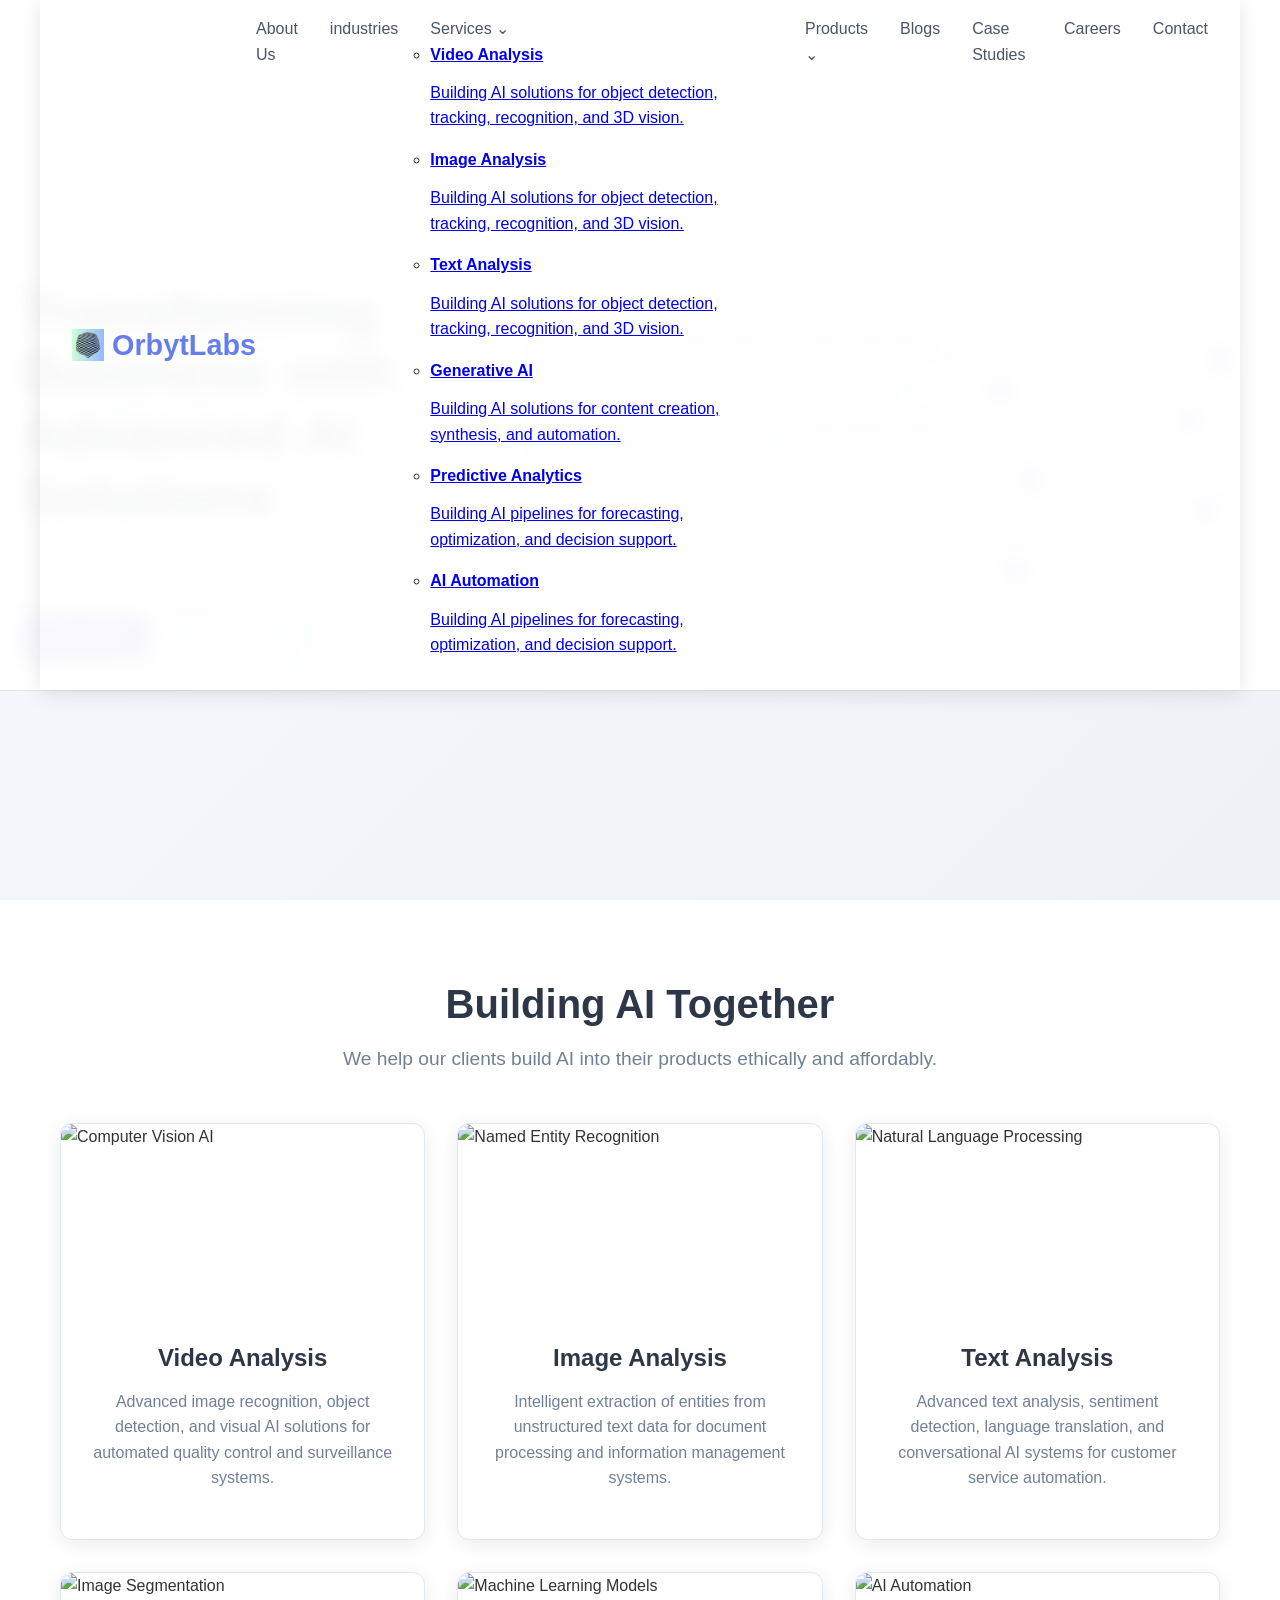
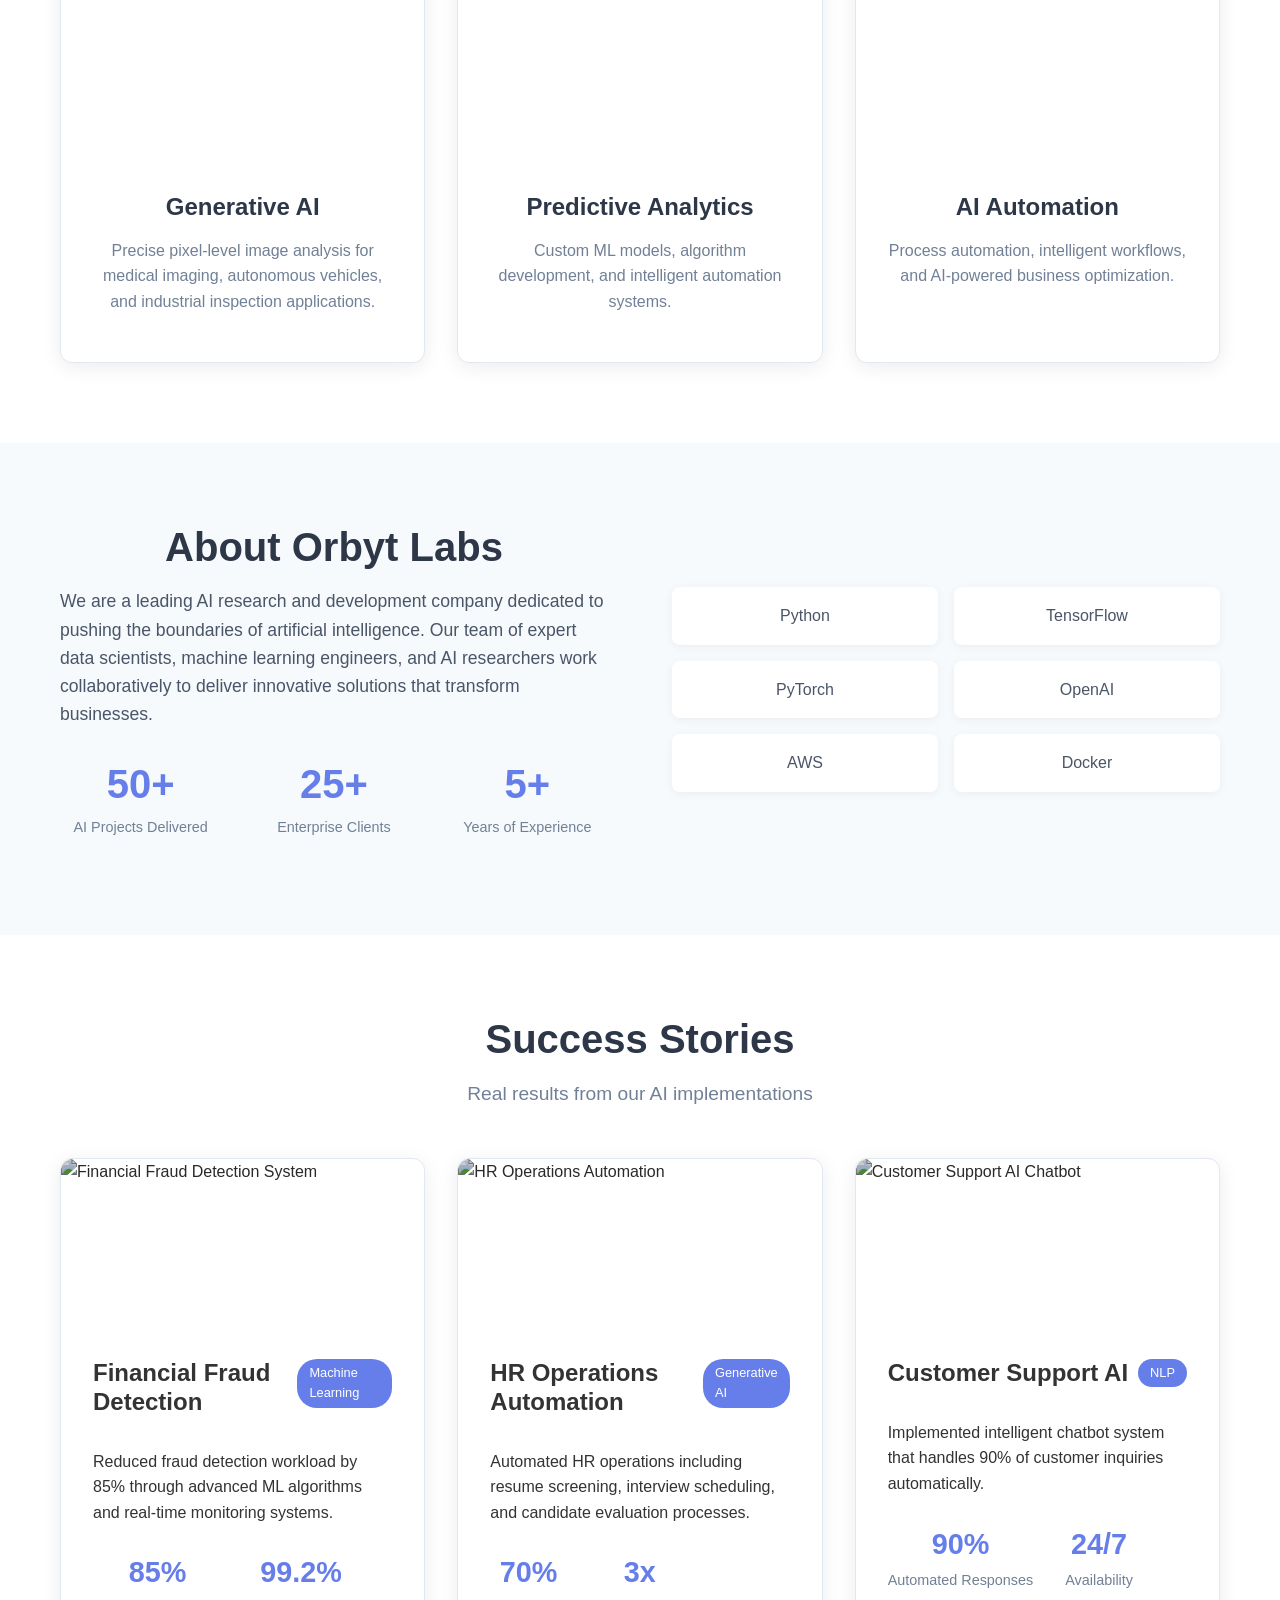
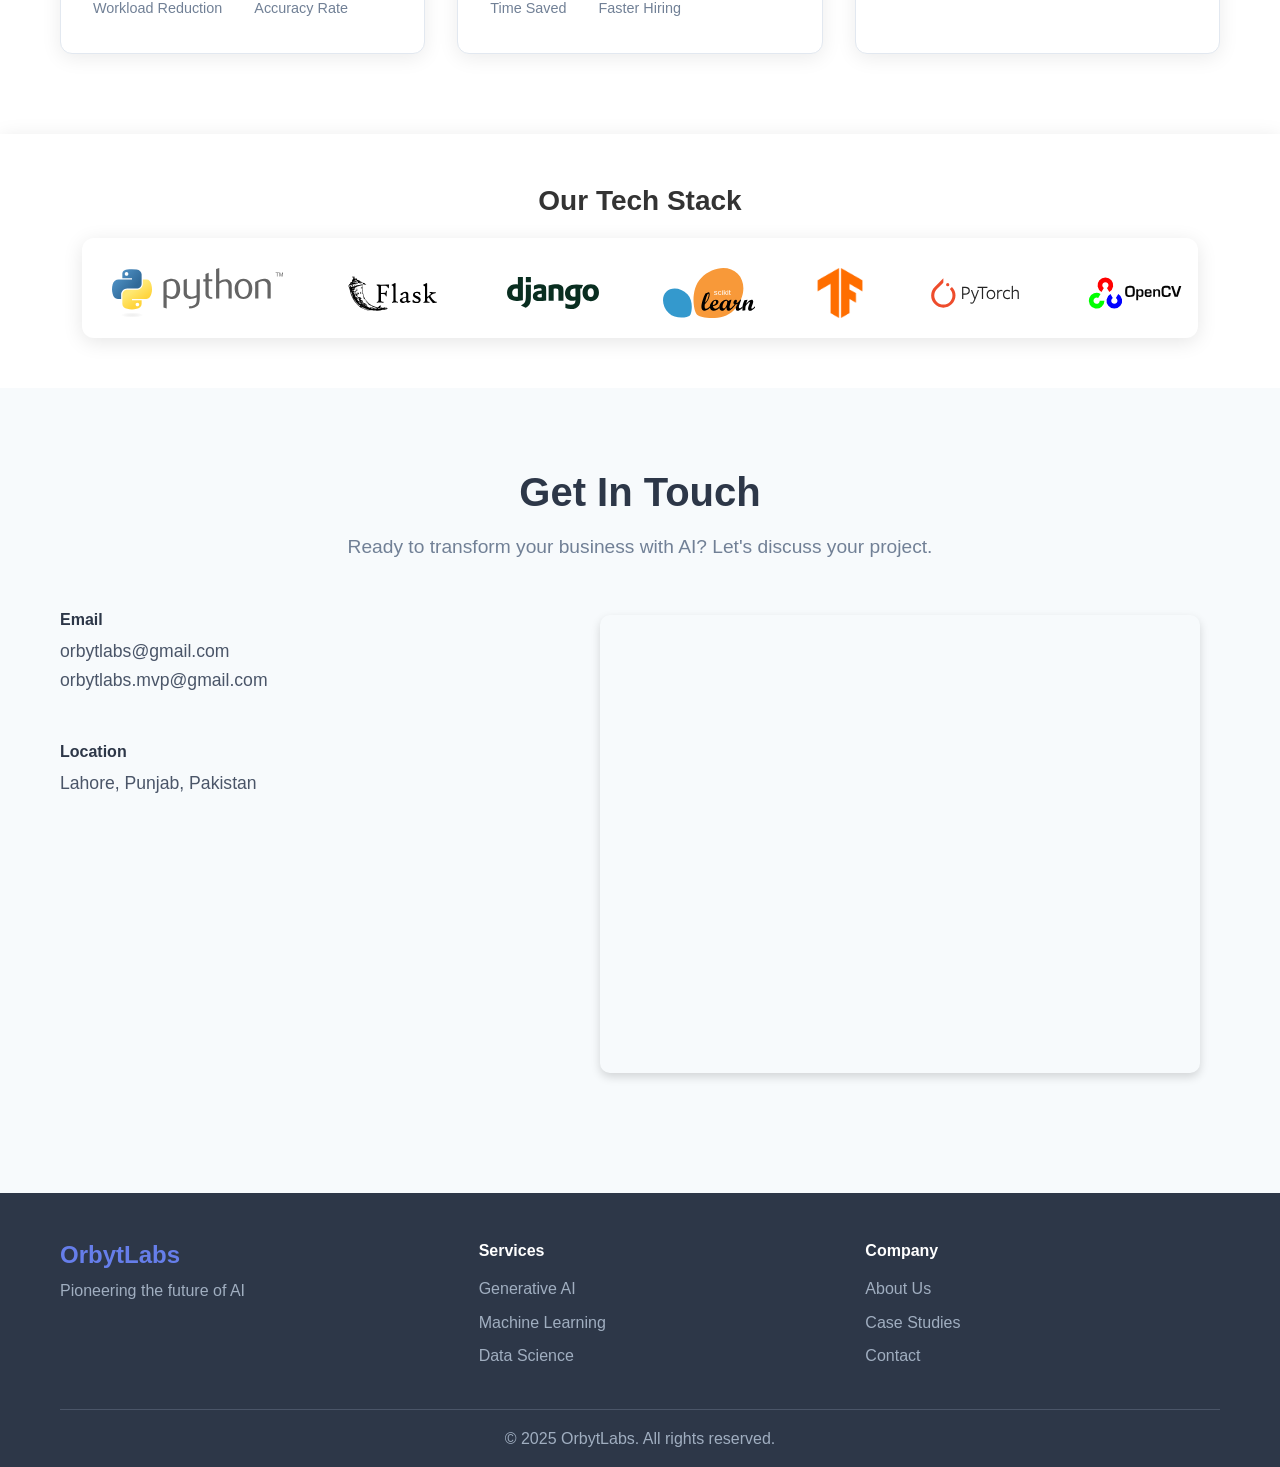
==== commit db1cf696: "updated" ====
--- a/index.html
+++ b/index.html
@@ -9,6 +9,7 @@
     <link rel="stylesheet" href="styles/responsive.css">
     <link rel="stylesheet" href="styles/techstack.css">
     <link rel="stylesheet" href="styles/services.css">
+    <link rel="stylesheet" href="styles/products.css">
     <script type="text/javascript" src="https://cdn.jsdelivr.net/npm/@emailjs/browser@4/dist/email.min.js"></script>
 </head>
 <body>
@@ -24,39 +25,39 @@
                 <li><a href="#industries" class="nav-link">industries</a></li>
                 <li class="dropdown">
                     <a href="#services" class="nav-link">Services ⌄</a>
-                <ul class="dropdown-menu">
-                    <li>
-                        <a href="cv.html" class="dropdown-item">
+                <ul class="dropdown-menu-services">
+                    <li>
+                        <a href="cv.html" class="dropdown-item-service">
                             <h4>Video Analysis</h4>
                             <p>Building AI solutions for object detection, tracking, recognition, and 3D vision.</p>
                         </a>
                     </li>
                     <li>
-                        <a href="cv.html" class="dropdown-item">
+                        <a href="cv.html" class="dropdown-item-service">
                             <h4>Image Analysis</h4>
                             <p>Building AI solutions for object detection, tracking, recognition, and 3D vision.</p>
                         </a>
                     </li>
                     <li>
-                        <a href="cv.html" class="dropdown-item">
+                        <a href="cv.html" class="dropdown-item-service">
                             <h4>Text Analysis</h4>
                             <p>Building AI solutions for object detection, tracking, recognition, and 3D vision.</p>
                         </a>
                     </li>
                     <li>
-                        <a href="cv.html" class="dropdown-item">
+                        <a href="cv.html" class="dropdown-item-service">
                             <h4>Generative AI</h4>
                             <p>Building AI solutions for content creation, synthesis, and automation.</p>
                         </a>
                     </li>
                     <li>
-                        <a href="cv.html" class="dropdown-item">
+                        <a href="cv.html" class="dropdown-item-service">
                             <h4>Predictive Analytics</h4>
                             <p>Building AI pipelines for forecasting, optimization, and decision support.</p>
                         </a>
                     </li>
                     <li>
-                        <a href="cv.html" class="dropdown-item">
+                        <a href="cv.html" class="dropdown-item-service">
                             <h4>AI Automation</h4>
                             <p>Building AI pipelines for forecasting, optimization, and decision support.</p>
                         </a>
@@ -65,9 +66,9 @@
                 </li>   
                 <li class="dropdown">
                     <a href="#products" class="nav-link">Products ⌄</a>
-                <ul class="dropdown-menu">
-                    <li>
-                        <a href="" class="dropdown-item">
+                <ul class="dropdown-menu-products">
+                    <li>
+                        <a href="" class="dropdown-item-product">
                             <h4>Coming Soon</h4>
                         </a>
                     </li>
--- a/styles/products.css
+++ b/styles/products.css
@@ -0,0 +1,76 @@
+/* Dropdown menu */
+.dropdown-menu-products {
+  opacity: 0;
+  visibility: hidden;
+  transform: translateY(10px);
+  transition: opacity 0.3s ease, transform 0.3s ease;
+  position: absolute;
+  top: 100%;
+  left: 50%;
+  transform: translateX(-50%) translateY(10px);
+  display: grid;
+  grid-template-columns: repeat(1, 1fr);
+  gap: 15px;
+  padding: 15px;
+  border-radius: 6px;
+  min-width: 300px;
+  max-width: 90vw;
+  z-index: 1000;
+}
+
+/* Show dropdown when hovering parent */
+.dropdown:hover .dropdown-menu-products {
+  opacity: 1;
+  visibility: visible;
+  transform: translateX(-50%) translateY(0);
+  transition-delay: 0s; /* show immediately */
+}
+
+/* Keep menu visible for 5s after mouse leaves */
+.dropdown-menu-products {
+  transition: opacity 0.3s ease 5s, transform 0.3s ease 5s;
+}
+
+
+/* Each dropdown item */
+.dropdown-menu-products li {
+  list-style: none;
+}
+
+.dropdown-item-product {
+  position: center;
+  display: block;
+  background: #444;
+  padding: 12px;
+  border-radius: 6px;
+  text-decoration: none;
+  color: white;
+  transition: background 0.3s, transform 0.2s;
+
+}
+
+
+.dropdown-item-product h4 {
+  margin: 0 0 5px;
+  font-size: 15px;
+  color: #f39c12;
+}
+
+.dropdown-item-product p {
+  margin: 0;
+  font-size: 14px;
+  line-height: 1.0;
+  color: #ddd;
+}
+
+.dropdown-item-product :hover {
+  background: #555;
+  transform: translateY(-3px);
+}
+
+/* Show dropdown on hover */
+.dropdown:hover .dropdown-menu-products,
+.dropdown .dropdown-menu-products :hover {
+  display: grid;
+}
+
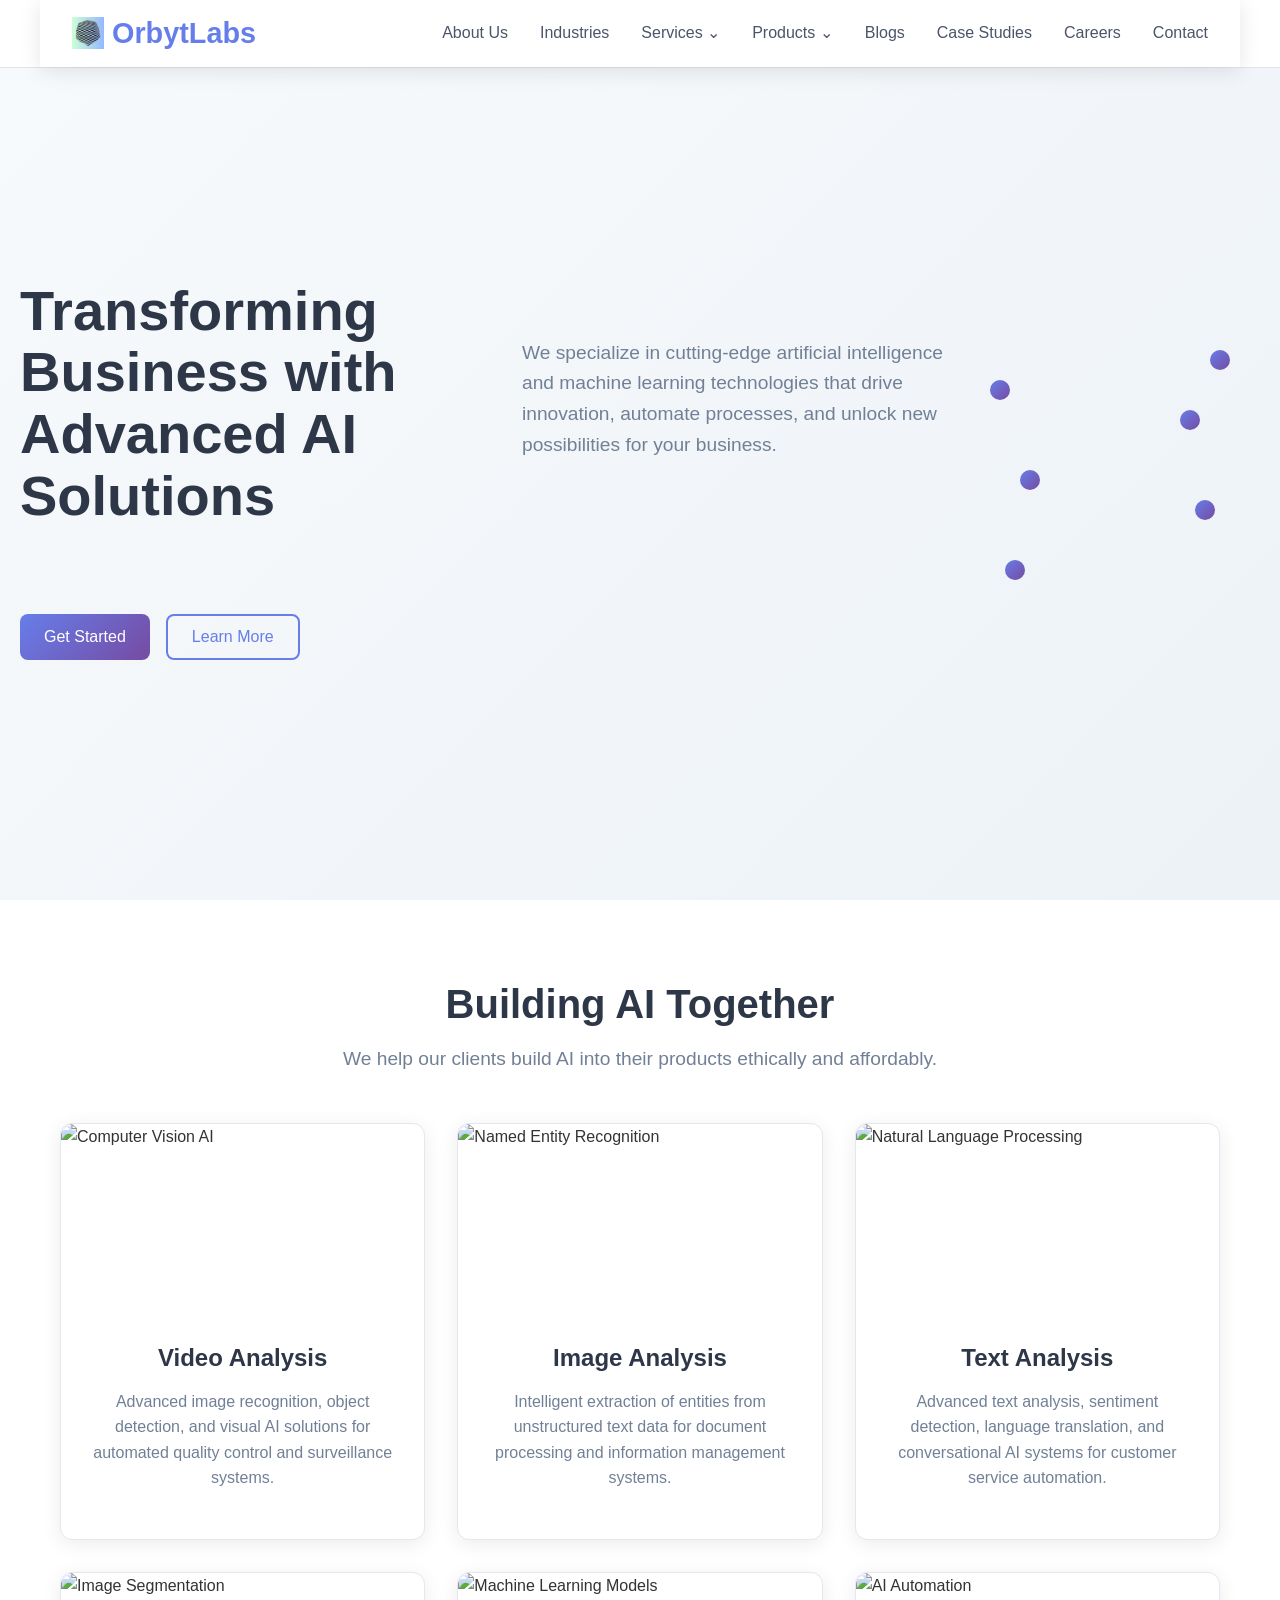
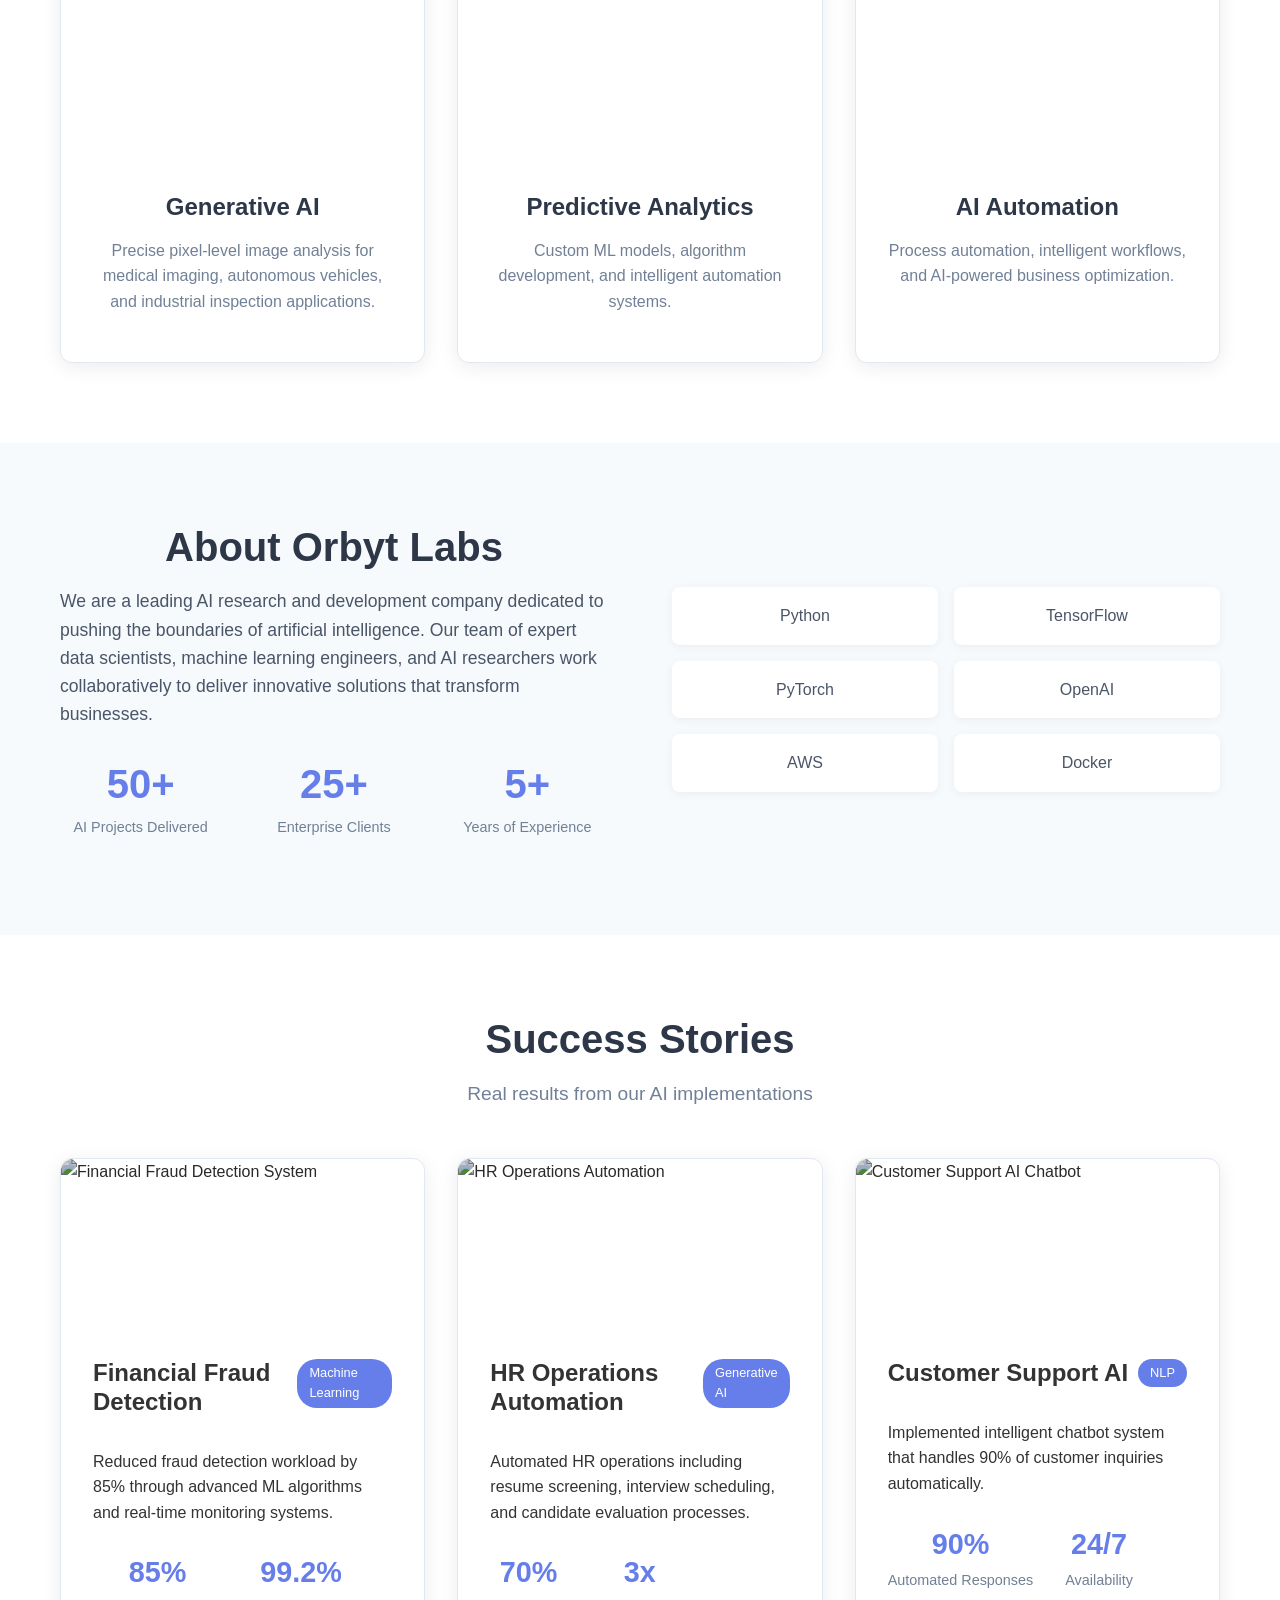
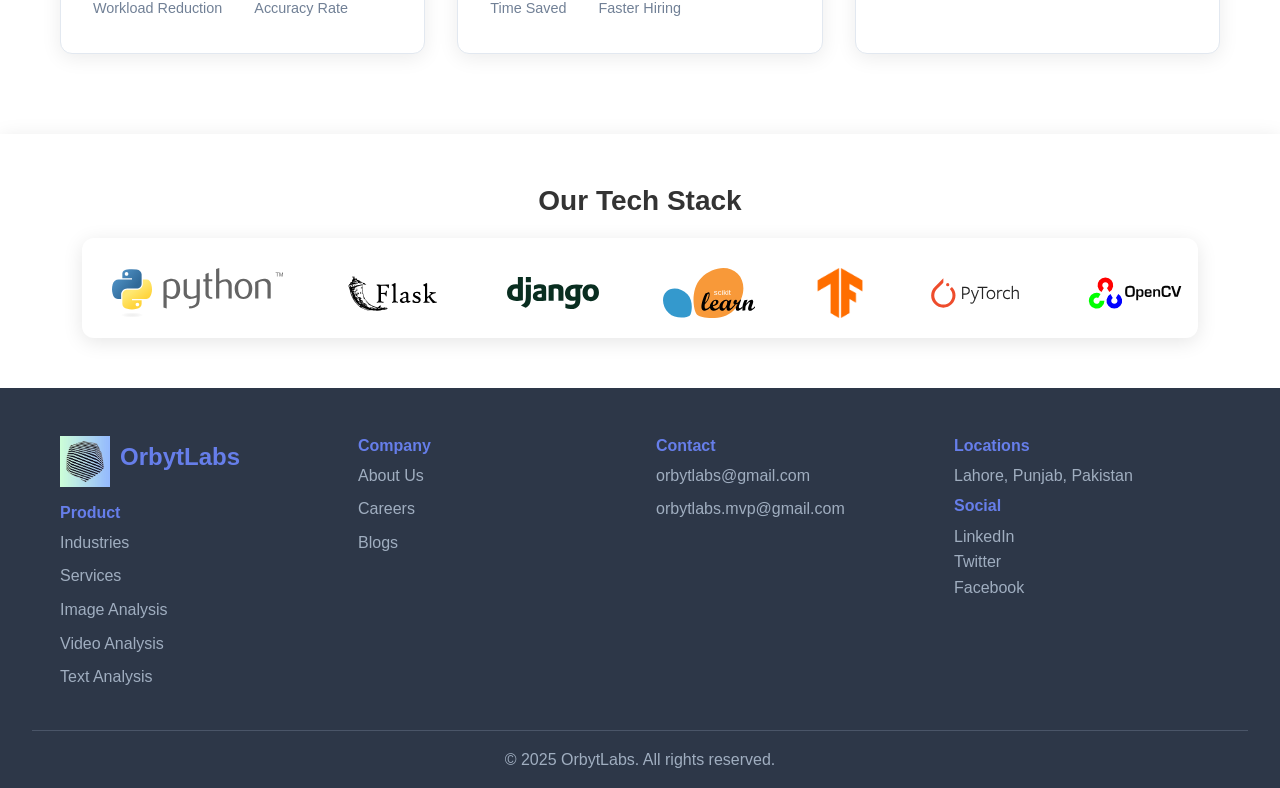
==== commit 24efdb49: "pushed by Dawood" ====
--- a/index.html
+++ b/index.html
@@ -10,6 +10,7 @@
     <link rel="stylesheet" href="styles/techstack.css">
     <link rel="stylesheet" href="styles/services.css">
     <link rel="stylesheet" href="styles/products.css">
+    <link rel="stylesheet" href="styles/footer.css">
     <script type="text/javascript" src="https://cdn.jsdelivr.net/npm/@emailjs/browser@4/dist/email.min.js"></script>
 </head>
 <body>
@@ -22,7 +23,7 @@
             </div>
             <ul class="nav-menu" id="nav-menu">
                 <li><a href="#about" class="nav-link">About Us</a></li>
-                <li><a href="#industries" class="nav-link">industries</a></li>
+                <li><a href="#industries" class="nav-link">Industries</a></li>
                 <li class="dropdown">
                     <a href="#services" class="nav-link">Services ⌄</a>
                 <ul class="dropdown-menu-services">
@@ -298,71 +299,69 @@
     </section>
 
 
-    <!-- Contact Section -->
-    <section id="contact" class="contact">
-        <div class="container">
-            <h2 class="section-title">Get In Touch</h2>
-            <p class="section-subtitle">Ready to transform your business with AI? Let's discuss your project.</p>
-            <div class="contact-content">
-                <div class="contact-info">
-                    <div class="contact-item">
-                        <h4>Email</h4>
-                        <p>orbytlabs@gmail.com<br>orbytlabs.mvp@gmail.com</p>
-                    </div>
-                    <div class="contact-item">
-                        <h4>Location</h4>
-                        <p>Lahore, Punjab, Pakistan</p>
-                    </div>
-                </div>
-                <section class="map-section">
-                <div class="map-container">
-                    <iframe src="https://www.google.com/maps/embed?pb=!1m18!1m12!1m3!1d217759.99380853778!2d74.3343893!3d31.482940349999996!2m3!1f0!2f0!3f0!3m2!1i1024!2i768!4f13.1!3m3!1m2!1s0x39190483e58107d9%3A0xc23abe6ccc7e2462!2sLahore!5e0!3m2!1sen!2s!4v1756963397123!5m2!1sen!2s" 
-                    width="600" 
-                    height="450" 
-                    style="border:0;" 
-                    allowfullscreen="" 
-                    loading="lazy" 
-                    referrerpolicy="no-referrer-when-downgrade">
-                </iframe>
-                </div>
-                </section>
-            </div>
-        </div>
-    </section>
-
     <!-- Footer -->
     <footer class="footer">
-        <div class="container">
-            <div class="footer-content">
+        <div class="container footer-content">
+            <!-- Left Section: Logo + Product/Industries/Services -->
+            <div class="footer-left">
                 <div class="footer-brand">
-                <!--    <img src="icon/orbytlabs.jpeg" alt="OrbytLabs Logo" class="brand-icon">-->
+                    <img src="icon/orbytlabs.jpeg" alt="OrbytLabs Logo" class="footer-logo">
                     <h3>OrbytLabs</h3>
-                    <p>Pioneering the future of AI</p>
-                </div>
-                <div class="footer-links">
-                    <div class="footer-column">
-                        <h4>Services</h4>
-                        <ul>
-                            <li><a href="#services">Generative AI</a></li>
-                            <li><a href="#services">Machine Learning</a></li>
-                            <li><a href="#services">Data Science</a></li>
-                        </ul>
-                    </div>
-                    <div class="footer-column">
-                        <h4>Company</h4>
-                        <ul>
-                            <li><a href="#about">About Us</a></li>
-                            <li><a href="#case-studies">Case Studies</a></li>
-                            <li><a href="#contact">Contact</a></li>
-                        </ul>
-                    </div>
-                </div>
-            </div>
-            <div class="footer-bottom">
-                <p>&copy; 2025 OrbytLabs. All rights reserved.</p>
-            </div>
+                </div>
+
+                <div class="footer-section">
+                    <h4>Product</h4>
+                    <ul>Industries</ul>
+                    <ul>Services</ul>
+                    <ul>Image Analysis</ul>
+                    <ul>Video Analysis</ul>
+                    <ul>Text Analysis</ul>
+                </div>
+            </div>
+
+            <!-- Middle Section: About/Contact Info -->
+            <div class="footer-middle-1">
+                <div class="footer-section">
+                    <h4>Company</h4>
+                    <ul>About Us</ul>
+                    <ul>Careers</ul>
+                    <ul>Blogs</ul>
+                </div>
+            </div>
+
+            <!-- Middle Section: About/Contact Info -->
+            <div class="footer-middle-2">
+                <div class="footer-section">
+                    <h4>Contact</h4>
+                    <ul>orbytlabs@gmail.com</ul>
+                    <ul>orbytlabs.mvp@gmail.com</ul>
+                </div>
+            </div>
+
+            <!-- Right Section: Locations + Social -->
+            <div class="footer-right">
+                <div class="footer-section">
+                    <h4>Locations</h4>
+                    <ul>Lahore, Punjab, Pakistan</ul>
+                </div>
+
+                <div class="footer-section">
+                    <h4>Social</h4>
+                    <ul class="social-links">
+                    <li>LinkedIn</li>
+                    <li>Twitter</li>
+                    <li>Facebook</li>
+                    </ul>
+                </div>
+            </div>
+        </div>
+
+        <div class="footer-bottom">
+            <p>&copy; 2025 OrbytLabs. All rights reserved.</p>
         </div>
     </footer>
+
+
     <script src="js/main.js"></script>
     <script src="js/techstack.js"></script>
 
--- a/styles/services.css
+++ b/styles/services.css
@@ -1,5 +1,5 @@
 /* Dropdown menu */
-.dropdown-menu {
+.dropdown-menu-services {
   opacity: 0;
   visibility: hidden;
   transform: translateY(10px);
@@ -13,13 +13,13 @@
   gap: 15px;
   padding: 15px;
   border-radius: 6px;
-  min-width: 300px;
+  min-width: 500px;
   max-width: 90vw;
   z-index: 1000;
 }
 
 /* Show dropdown when hovering parent */
-.dropdown:hover .dropdown-menu {
+.dropdown:hover .dropdown-menu-services {
   opacity: 1;
   visibility: visible;
   transform: translateX(-50%) translateY(0);
@@ -27,17 +27,19 @@
 }
 
 /* Keep menu visible for 5s after mouse leaves */
-.dropdown-menu {
+.dropdown-menu-services {
   transition: opacity 0.3s ease 5s, transform 0.3s ease 5s;
 }
 
 
 /* Each dropdown item */
-.dropdown-menu li {
+.dropdown-menu-services li {
   list-style: none;
 }
 
-.dropdown-item {
+.dropdown-item-service {
+  height: 120px;
+  width: 400px;
   position: center;
   display: block;
   background: #444;
@@ -49,27 +51,30 @@
 
 }
 
-.dropdown-item h4 {
+
+.dropdown-item-service h4 {
+  text-align: center; /* this will center the text horizontally */
   margin: 0 0 5px;
-  font-size: 15px;
+  font-size: 20px;
   color: #f39c12;
 }
 
-.dropdown-item p {
+.dropdown-item-service p {
+  text-align: center; /* this will center the text horizontally */
   margin: 0;
   font-size: 14px;
   line-height: 1.0;
   color: #ddd;
 }
 
-.dropdown-item:hover {
+.dropdown-item-service :hover {
   background: #555;
   transform: translateY(-3px);
 }
 
 /* Show dropdown on hover */
-.dropdown:hover .dropdown-menu,
-.dropdown .dropdown-menu:hover {
+.dropdown:hover .dropdown-menu-services,
+.dropdown .dropdown-menu-services {
   display: grid;
 }
 
--- a/styles/products.css
+++ b/styles/products.css
@@ -54,6 +54,7 @@
   margin: 0 0 5px;
   font-size: 15px;
   color: #f39c12;
+  text-align: center; /* this will center the text horizontally */
 }
 
 .dropdown-item-product p {
--- a/styles/footer.css
+++ b/styles/footer.css
@@ -0,0 +1,70 @@
+.footer {
+  background: #2d3748;
+  color: white;
+  padding: 3rem 2rem 1rem;
+  font-family: sans-serif;
+}
+
+.footer-content {
+  display: grid;
+  grid-template-columns: repeat(4, 1fr);
+  gap: 2rem;
+  margin-bottom: 2rem;
+}
+
+/* Logo */
+.footer-brand {
+  display: flex;
+  align-items: center;
+  gap: 10px;
+  margin-bottom: 1rem;
+}
+
+.footer-logo {
+  width: 50px;
+  height: auto;
+}
+
+/* Sections inside footer */
+.footer-section h4 {
+  color: #667eea;
+  margin-bottom: 0.5rem;
+}
+
+.footer-section ul {
+  list-style: none;
+  padding: 0;
+  margin: 0;
+}
+
+.footer-section ul {
+  margin-bottom: 0.5rem;
+  color: #a0aec0;
+}
+
+/* Optional hover for links */
+.footer-section ul a {
+  color: #a0aec0;
+  text-decoration: none;
+  transition: color 0.3s ease;
+}
+
+.footer-section ul a:hover {
+  color: #667eea;
+}
+
+/* Social links */
+.social-links {
+  display: inline-block;
+  margin-right: 10px;
+}
+
+/* Footer bottom */
+.footer-bottom {
+  border-top: 1px solid #4a5568;
+  padding-top: 1rem;
+  text-align: center;
+  color: #a0aec0;
+}
+
+
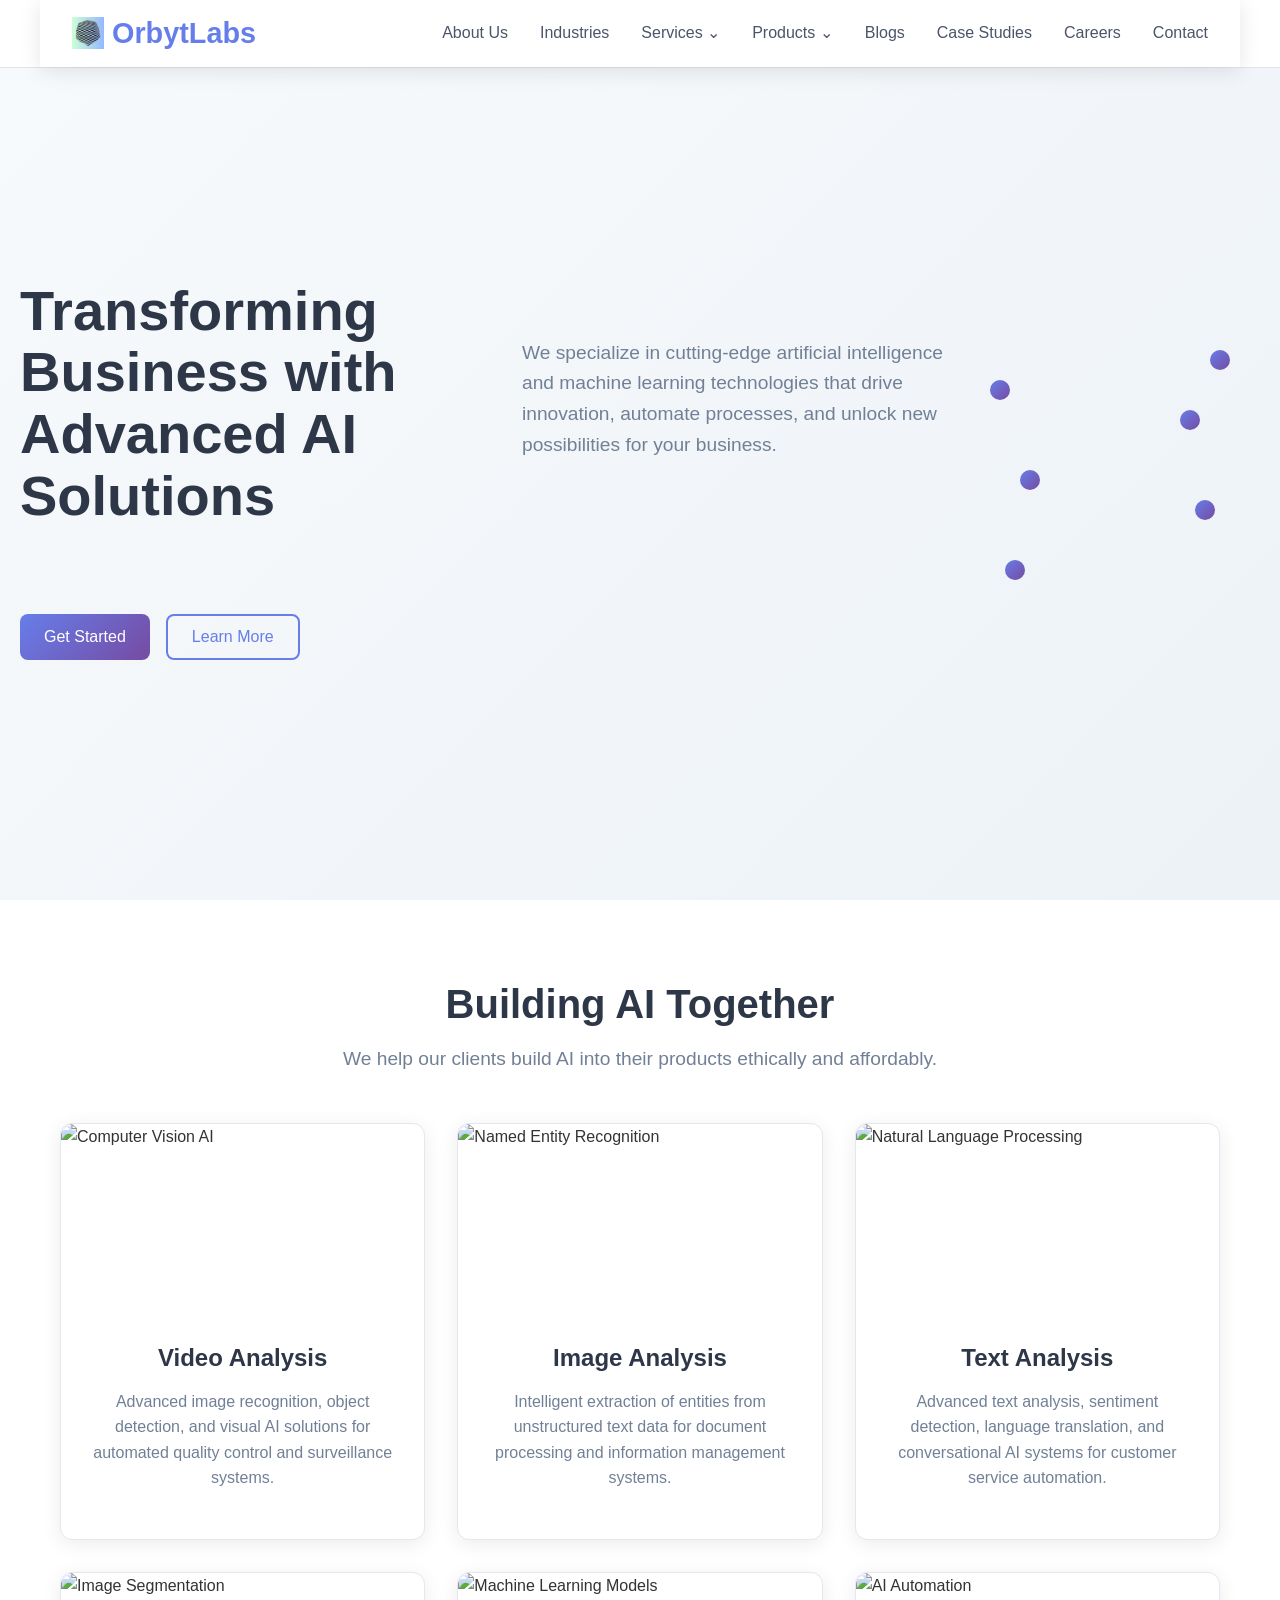
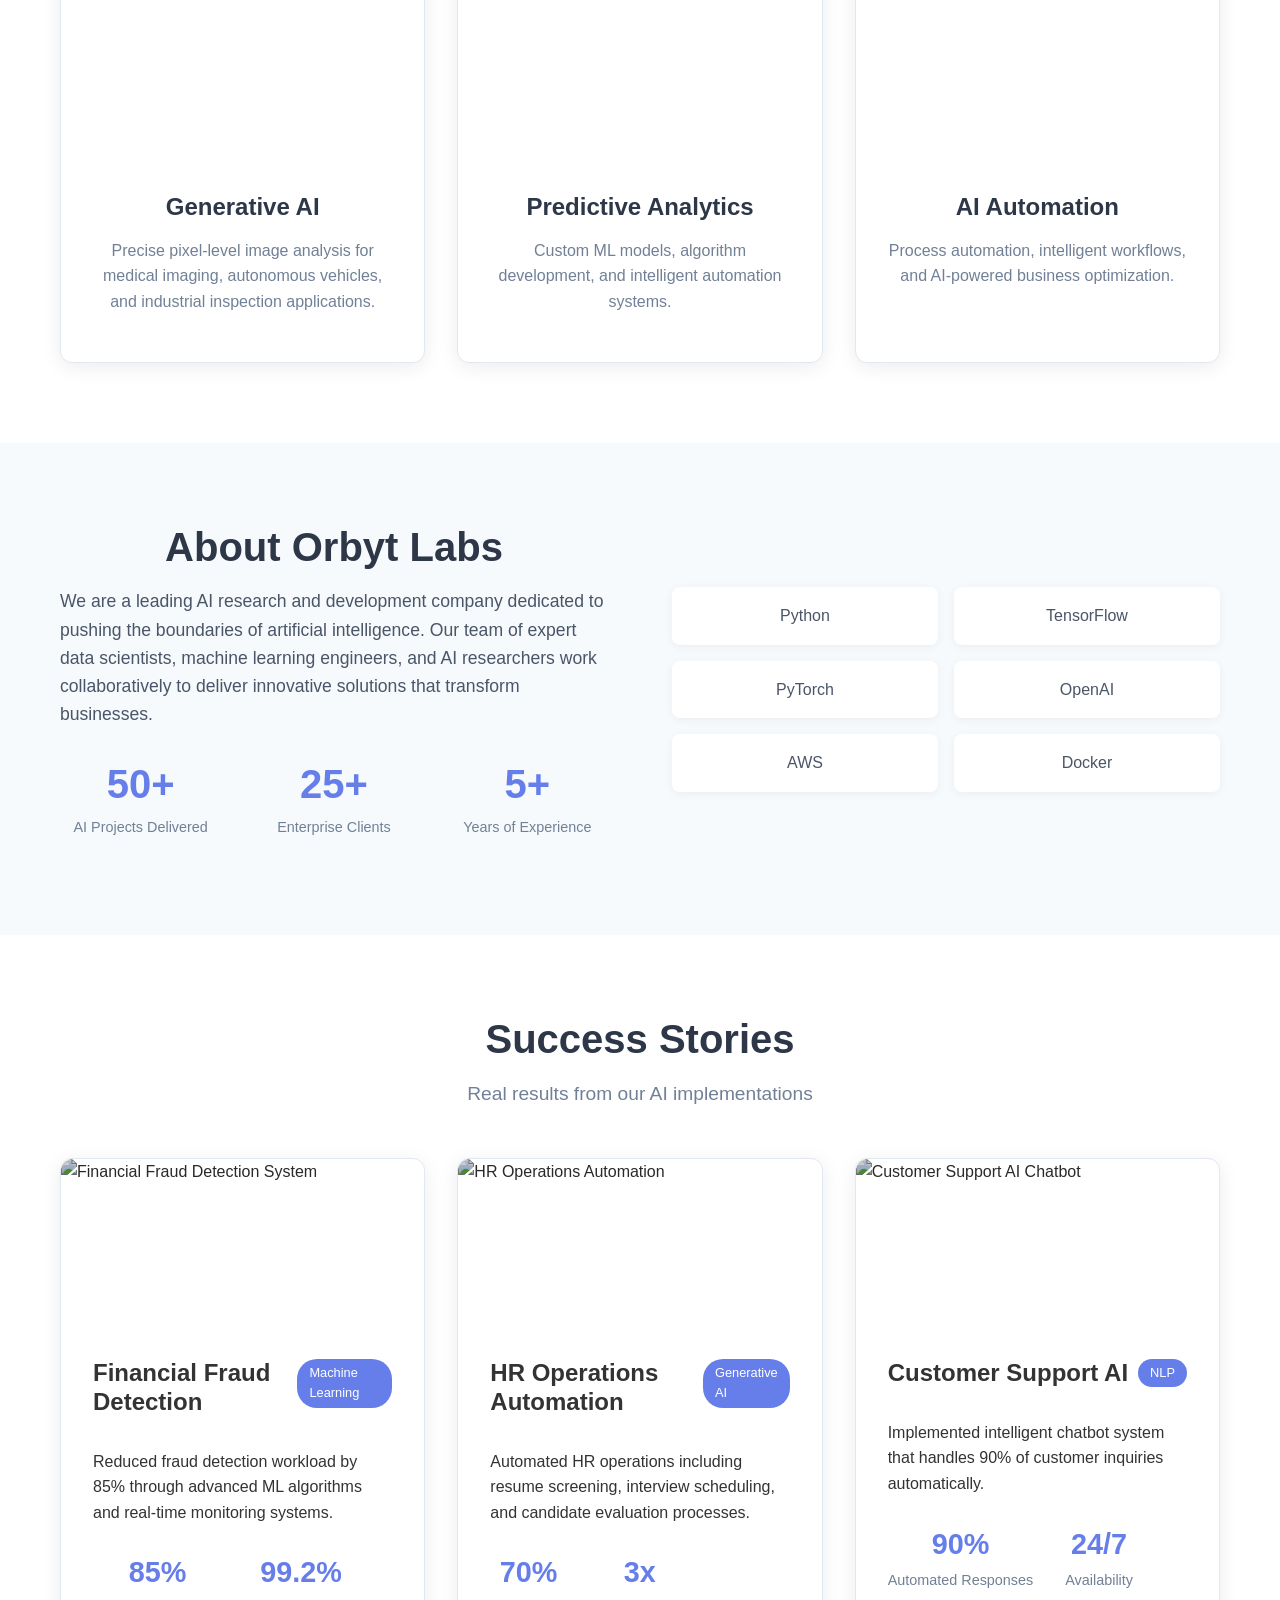
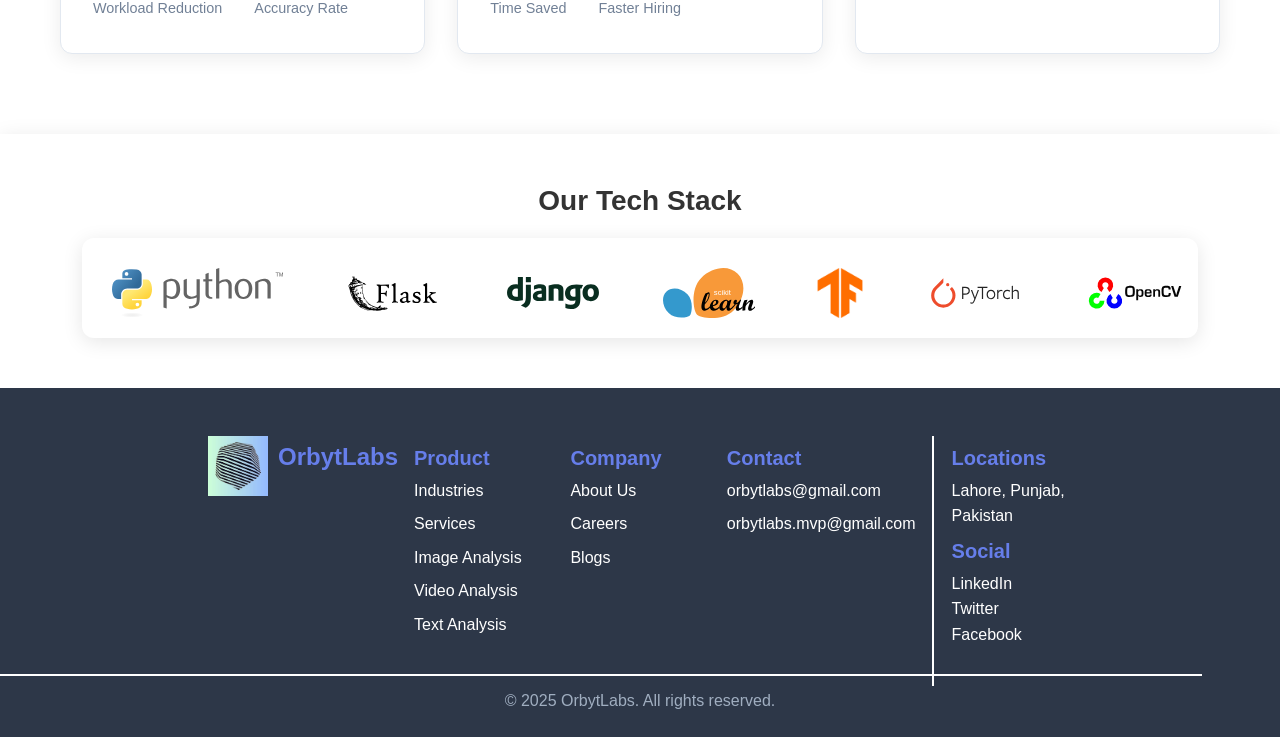
==== commit fbdc0956: "updated by Dawood" ====
--- a/index.html
+++ b/index.html
@@ -298,17 +298,17 @@
     </div>
     </section>
 
-
     <!-- Footer -->
-    <footer class="footer">
+    <!-- <footer class="footer">
         <div class="container footer-content">
-            <!-- Left Section: Logo + Product/Industries/Services -->
-            <div class="footer-left">
+            <div class="footer-left"> 
                 <div class="footer-brand">
                     <img src="icon/orbytlabs.jpeg" alt="OrbytLabs Logo" class="footer-logo">
                     <h3>OrbytLabs</h3>
                 </div>
-
+            </div>
+
+            <div class="footer-middle-0">
                 <div class="footer-section">
                     <h4>Product</h4>
                     <ul>Industries</ul>
@@ -319,7 +319,6 @@
                 </div>
             </div>
 
-            <!-- Middle Section: About/Contact Info -->
             <div class="footer-middle-1">
                 <div class="footer-section">
                     <h4>Company</h4>
@@ -329,7 +328,6 @@
                 </div>
             </div>
 
-            <!-- Middle Section: About/Contact Info -->
             <div class="footer-middle-2">
                 <div class="footer-section">
                     <h4>Contact</h4>
@@ -338,7 +336,6 @@
                 </div>
             </div>
 
-            <!-- Right Section: Locations + Social -->
             <div class="footer-right">
                 <div class="footer-section">
                     <h4>Locations</h4>
@@ -359,8 +356,11 @@
         <div class="footer-bottom">
             <p>&copy; 2025 OrbytLabs. All rights reserved.</p>
         </div>
-    </footer>
-
+    </footer>  -->
+
+    <div id="footer"></div>
+
+    <script src="import.js"></script>
 
     <script src="js/main.js"></script>
     <script src="js/techstack.js"></script>
--- a/styles/components.css
+++ b/styles/components.css
@@ -570,68 +570,6 @@
     }
 }
 
-/* Footer Styles */
-.footer {
-    background: #2d3748;
-    color: white;
-    padding: 3rem 0 1rem;
-}
-
-.footer-content {
-    display: grid;
-    grid-template-columns: 1fr 2fr;
-    gap: 3rem;
-    margin-bottom: 2rem;
-}
-
-.footer-brand h3 {
-    color: #667eea;
-    margin-bottom: 0.5rem;
-}
-
-.footer-brand p {
-    color: #a0aec0;
-}
-
-.footer-links {
-    display: grid;
-    grid-template-columns: repeat(2, 1fr);
-    gap: 2rem;
-}
-
-.footer-column h4 {
-    color: white;
-    margin-bottom: 1rem;
-}
-
-.footer-column ul {
-    list-style: none;
-}
-
-.footer-column ul li {
-    margin-bottom: 0.5rem;
-}
-
-.footer-column ul li a {
-    color: #a0aec0;
-    text-decoration: none;
-    transition: color 0.3s ease;
-}
-
-.footer-column ul li a:hover {
-    color: #667eea;
-}
-
-.footer-bottom {
-    border-top: 1px solid #4a5568;
-    padding-top: 1rem;
-    text-align: center;
-}
-
-.footer-bottom p {
-    color: #a0aec0;
-    margin: 0;
-}
 
 .map-section {
   margin-top: -35px;  /* moves the map up */
--- a/styles/footer.css
+++ b/styles/footer.css
@@ -1,34 +1,39 @@
 .footer {
   background: #2d3748;
   color: white;
-  padding: 3rem 2rem 1rem;
+  padding: 3rem 0.5rem 0.5rem;
   font-family: sans-serif;
 }
 
 .footer-content {
+  color: #667eea;
   display: grid;
-  grid-template-columns: repeat(4, 1fr);
-  gap: 2rem;
+  grid-template-columns: repeat(5, 1fr);
+  gap: 1rem;
   margin-bottom: 2rem;
+  margin-left: 180px;
+  margin-right: 180px;
 }
 
 /* Logo */
 .footer-brand {
+  font-size: 100px;
   display: flex;
   align-items: center;
   gap: 10px;
-  margin-bottom: 1rem;
 }
 
 .footer-logo {
-  width: 50px;
-  height: auto;
+  width: 60px;
+  height: 60px;
 }
 
 /* Sections inside footer */
 .footer-section h4 {
   color: #667eea;
   margin-bottom: 0.5rem;
+  margin-top: 10px;
+  font-size: 20px;
 }
 
 .footer-section ul {
@@ -39,18 +44,7 @@
 
 .footer-section ul {
   margin-bottom: 0.5rem;
-  color: #a0aec0;
-}
-
-/* Optional hover for links */
-.footer-section ul a {
-  color: #a0aec0;
-  text-decoration: none;
-  transition: color 0.3s ease;
-}
-
-.footer-section ul a:hover {
-  color: #667eea;
+  color: #ffffff;
 }
 
 /* Social links */
@@ -61,10 +55,35 @@
 
 /* Footer bottom */
 .footer-bottom {
-  border-top: 1px solid #4a5568;
-  padding-top: 1rem;
+  border-top: 0px solid #4a5568;
+  padding-top: -0.005rem;
   text-align: center;
   color: #a0aec0;
 }
 
+.footer-right {
+  position: relative;
+  padding-left: 20px;       /* space for vertical line */
+}
 
+/* Vertical line */
+.footer-right::before {
+  content: "";
+  position: absolute;
+  left: 0px;                  /* position from left */
+  top: 0;                   /* position from top */
+  width: 2px;               /* thickness of vertical line */
+  height: 250px;            /* height of vertical line */
+  background-color: #ffffff; /* color of vertical line */
+}
+
+/* Horizontal line centered under vertical line */
+.footer-right::after {
+  content: "";
+  position: absolute;
+  left: 270px;                /* center horizontally */
+  bottom: -20px;                /* at the bottom */
+  transform: translateX(-100%); /* truly center */
+  width: 1300px;              /* length of bottom line */
+  border-bottom: 2px solid #ffffff; /* horizontal line */
+}
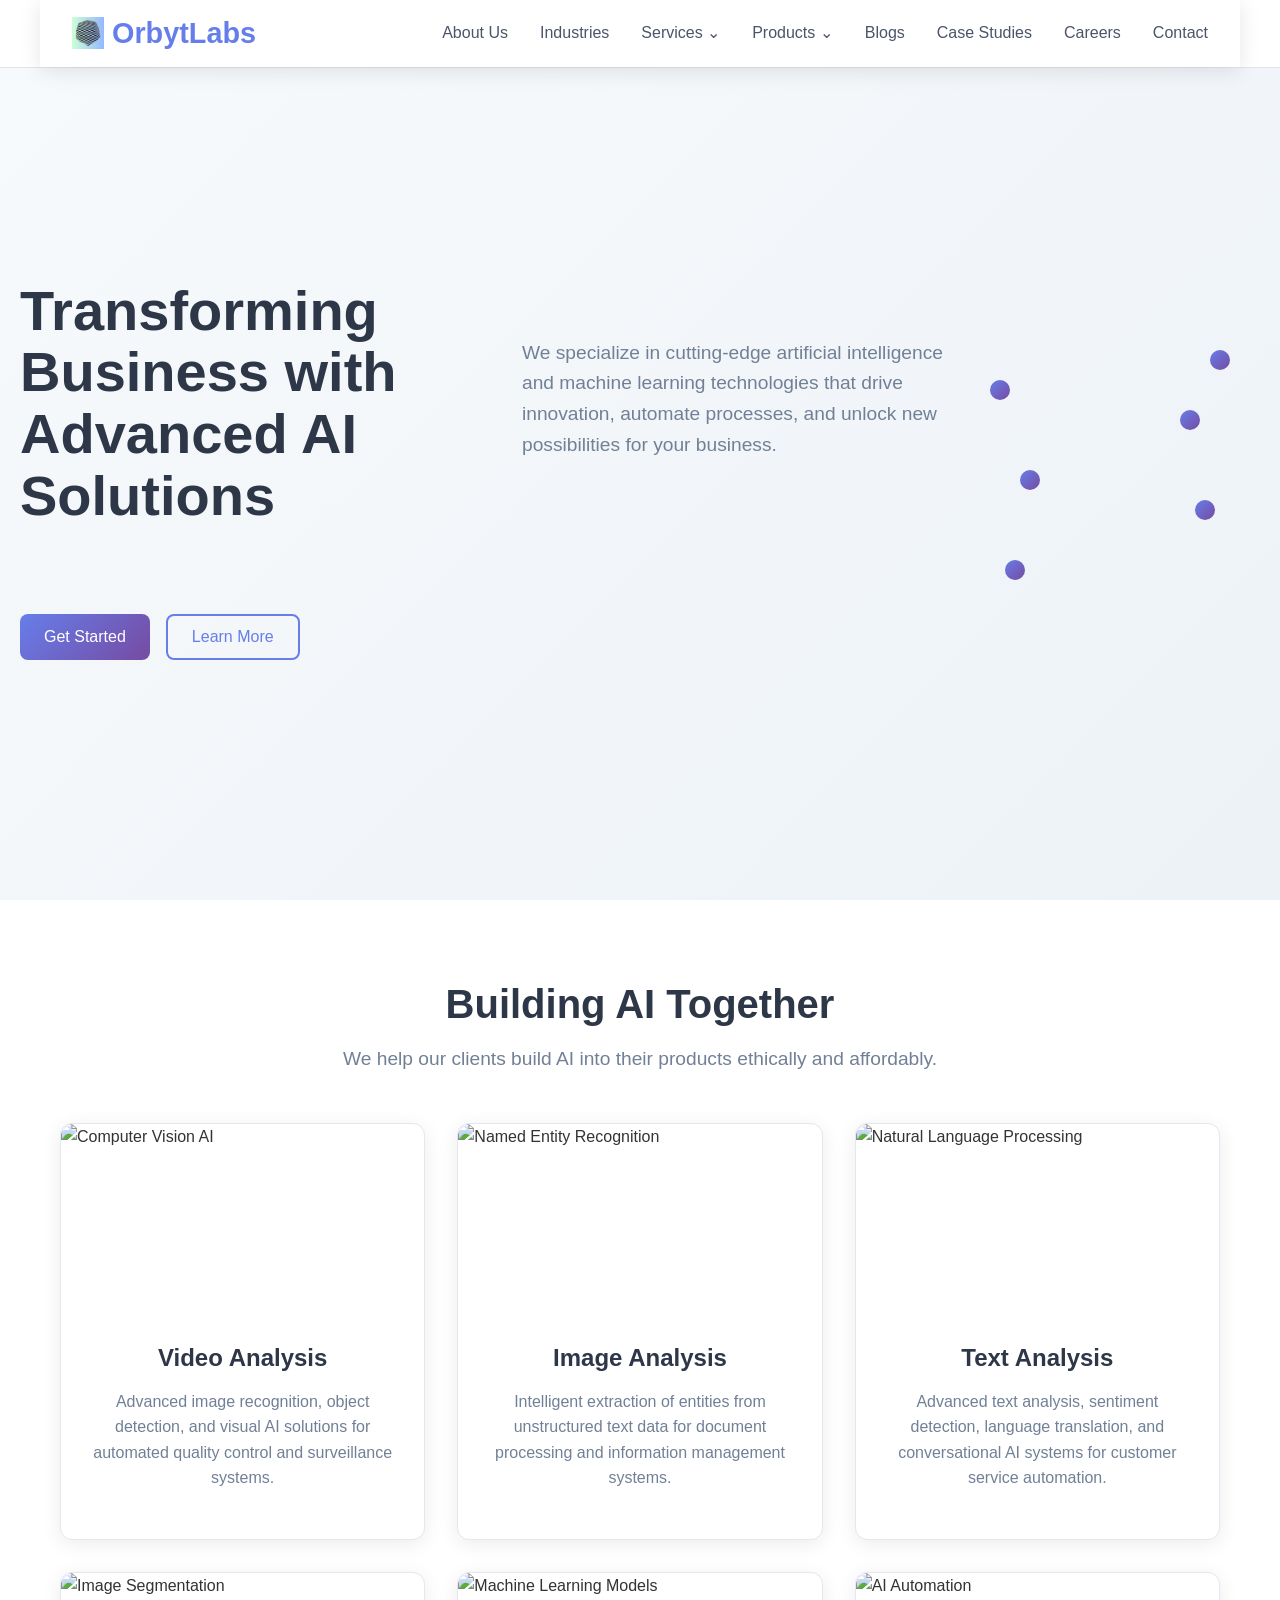
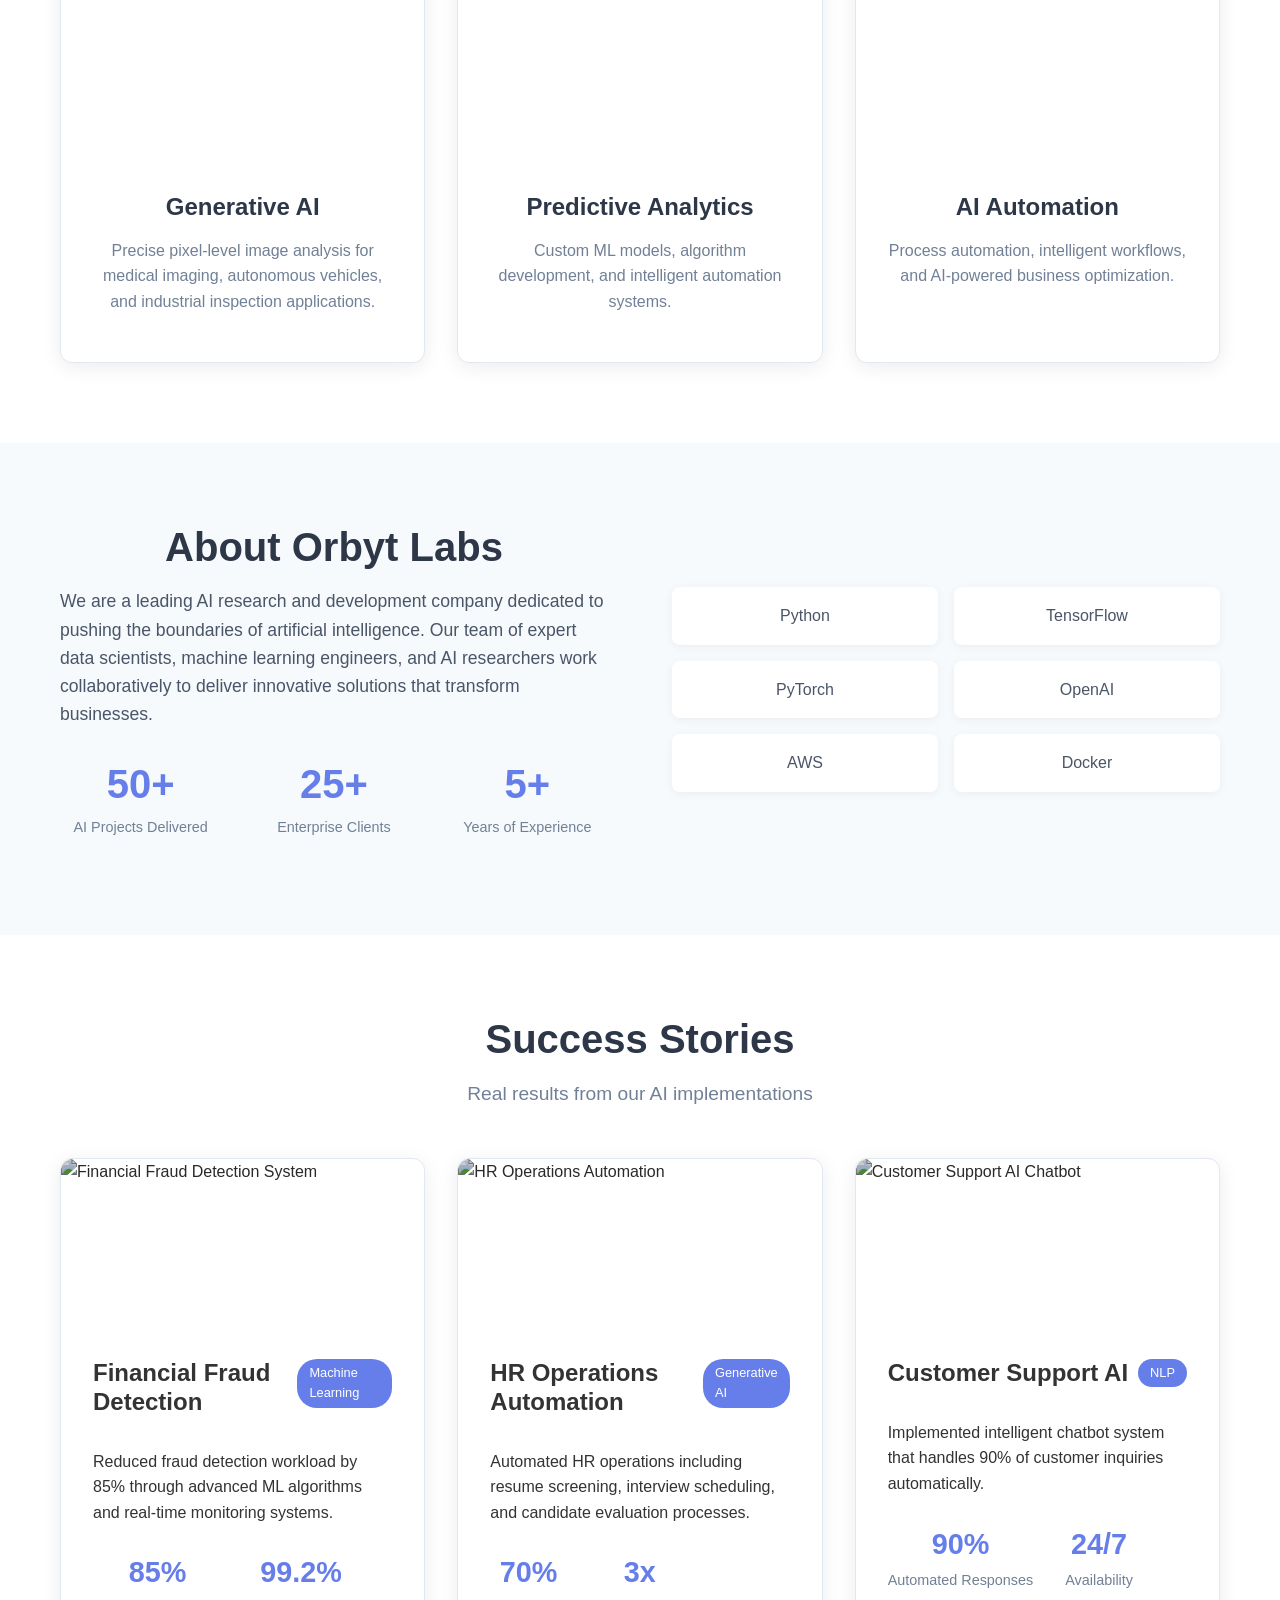
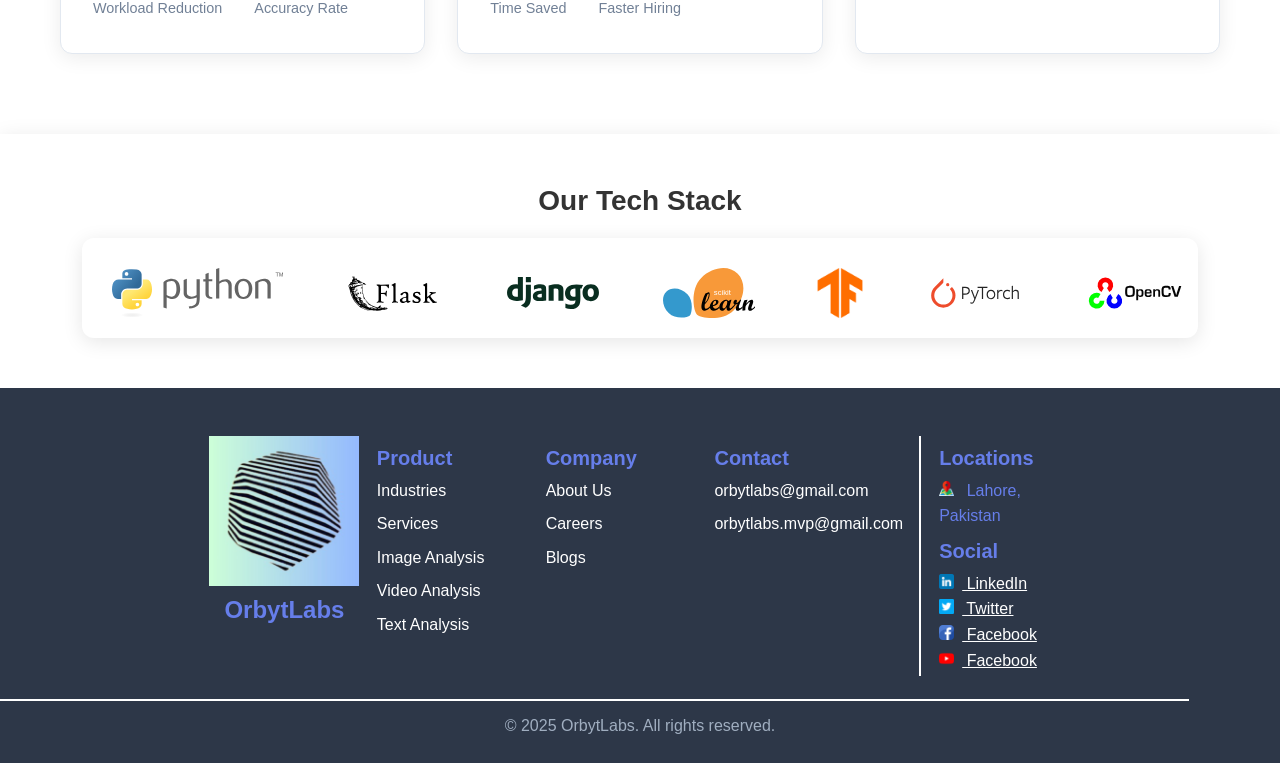
==== commit 3f4b658e: "updated" ====
--- a/index.html
+++ b/index.html
@@ -15,7 +15,7 @@
 </head>
 <body>
     <!-- Header -->
-    <header class="header">
+    <!-- <header class="header">
         <nav class="nav">
             <div class="nav-brand">
                 <img src="icon/orbytlabs.jpeg" alt="OrbytLabs Logo" class="brand-icon">
@@ -88,7 +88,10 @@
                 <span></span>
             </div>
         </nav>
-    </header>
+    </header> -->
+
+      <div id="header"></div>
+
 
     <!-- Hero Section -->
     <section id="home" class="hero">
@@ -294,6 +297,8 @@
             <img src="icon/logos/opencv-ar21.svg" alt="OpenCV">
             <img src="icon/logos/keras-text.svg" alt="Keras">
             <img src="icon/logos/hf-logo.svg" alt="HuggingFace">
+            <img src="icon/logos/aws-color.svg" alt="AWS">
+            <img src="icon/logos/fast-api.png" alt="FastAPI">
         </div>
     </div>
     </section>
@@ -360,7 +365,7 @@
 
     <div id="footer"></div>
 
-    <script src="import.js"></script>
+    <script src="./root/import.js"></script>
 
     <script src="js/main.js"></script>
     <script src="js/techstack.js"></script>
--- a/styles/footer.css
+++ b/styles/footer.css
@@ -17,16 +17,25 @@
 
 /* Logo */
 .footer-brand {
-  font-size: 100px;
   display: flex;
-  align-items: center;
-  gap: 10px;
+  flex-direction: column;   /* Stack logo on top of text */
+  align-items: center;      /* Center horizontally */
+  gap: 10px;                /* Space between logo and text */
 }
 
 .footer-logo {
-  width: 60px;
-  height: 60px;
+  width: 150px;
+  height: 150px;
 }
+
+.footer-text {
+  font-size: 50px !important;
+  font-weight: bold;
+  color: #fff;
+  text-align: center;
+}
+
+
 
 /* Sections inside footer */
 .footer-section h4 {
@@ -40,17 +49,28 @@
   list-style: none;
   padding: 0;
   margin: 0;
-}
-
-.footer-section ul {
   margin-bottom: 0.5rem;
   color: #ffffff;
 }
 
+.footer-section a {
+  list-style: none;
+  padding: 0;
+  margin: 0;
+  margin-bottom: 0.5rem;
+  color: #ffffff;
+}
+
+
 /* Social links */
 .social-links {
-  display: inline-block;
   margin-right: 10px;
+}
+
+.social-icon {
+  width: 15px;   /* Adjust size as needed */
+  height: 15px;
+  margin-right: 8px;
 }
 
 /* Footer bottom */
@@ -73,7 +93,7 @@
   left: 0px;                  /* position from left */
   top: 0;                   /* position from top */
   width: 2px;               /* thickness of vertical line */
-  height: 250px;            /* height of vertical line */
+  height: 240px;            /* height of vertical line */
   background-color: #ffffff; /* color of vertical line */
 }
 
